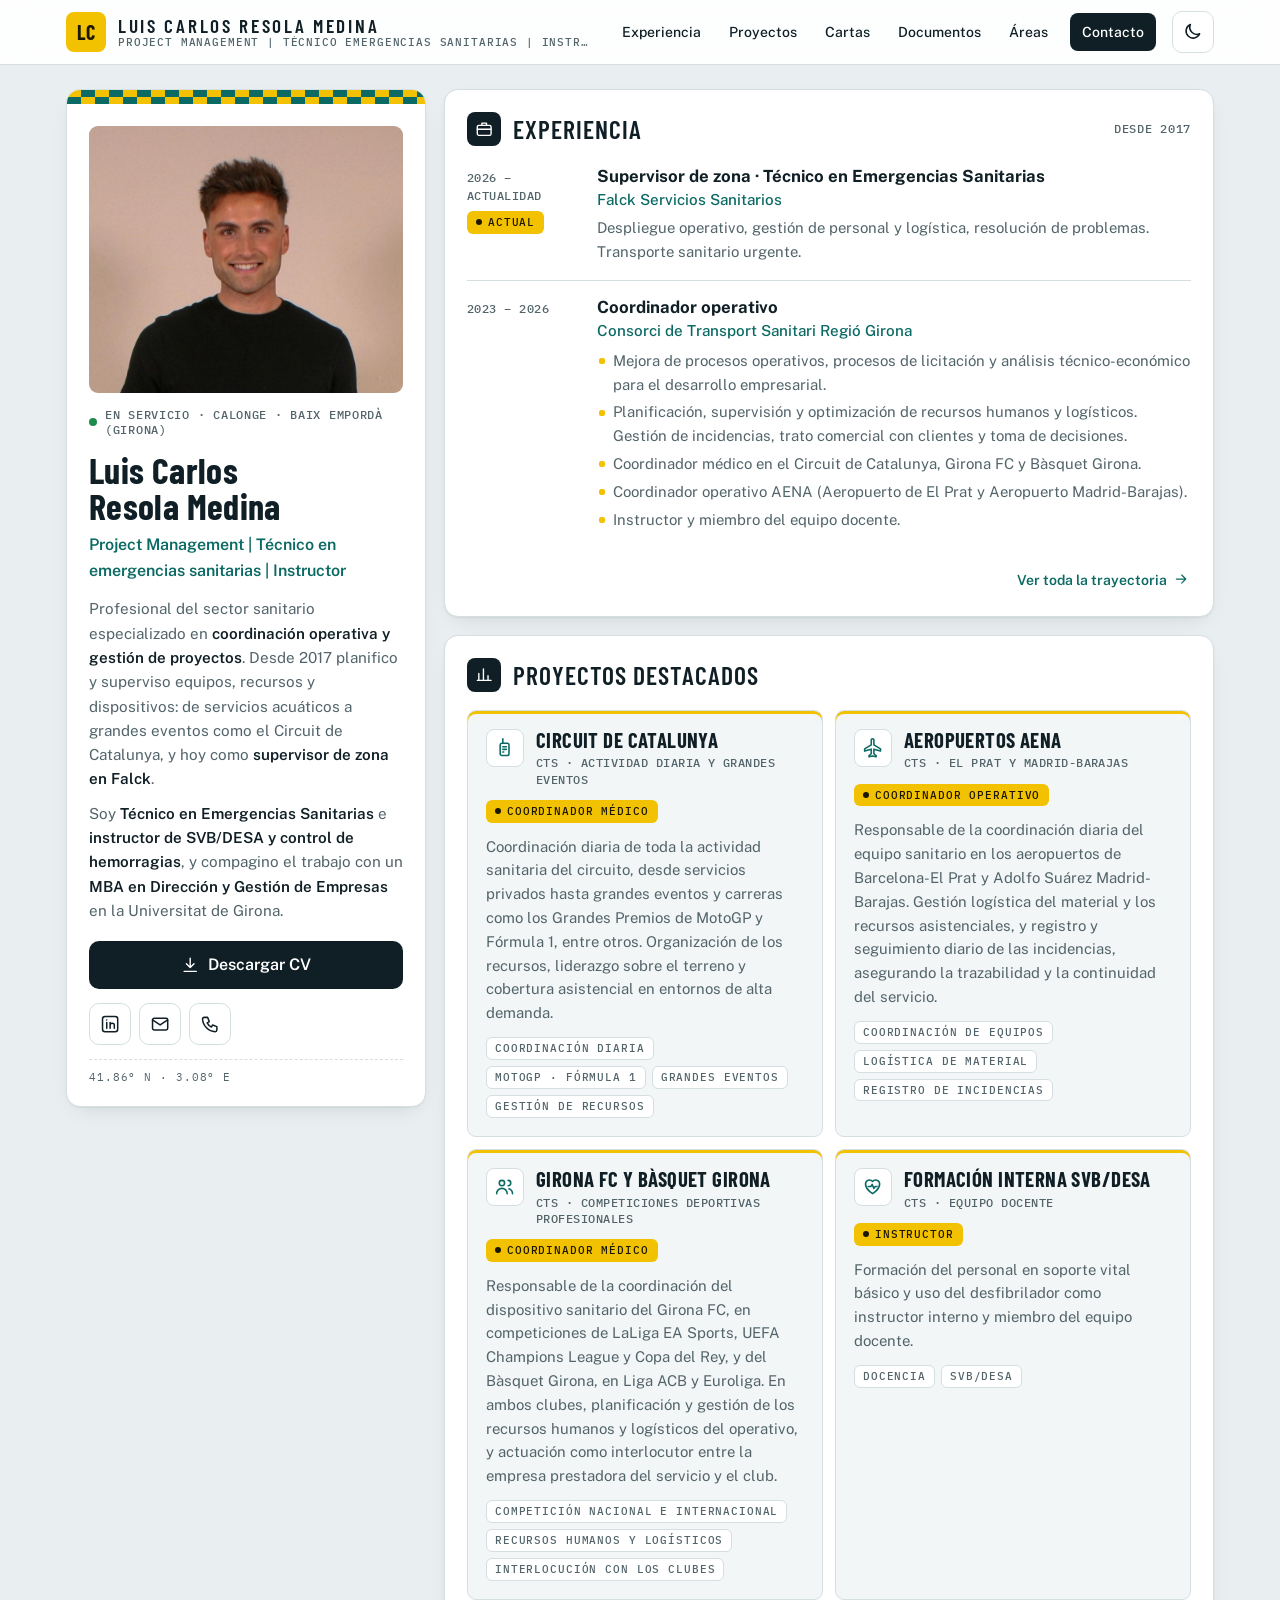
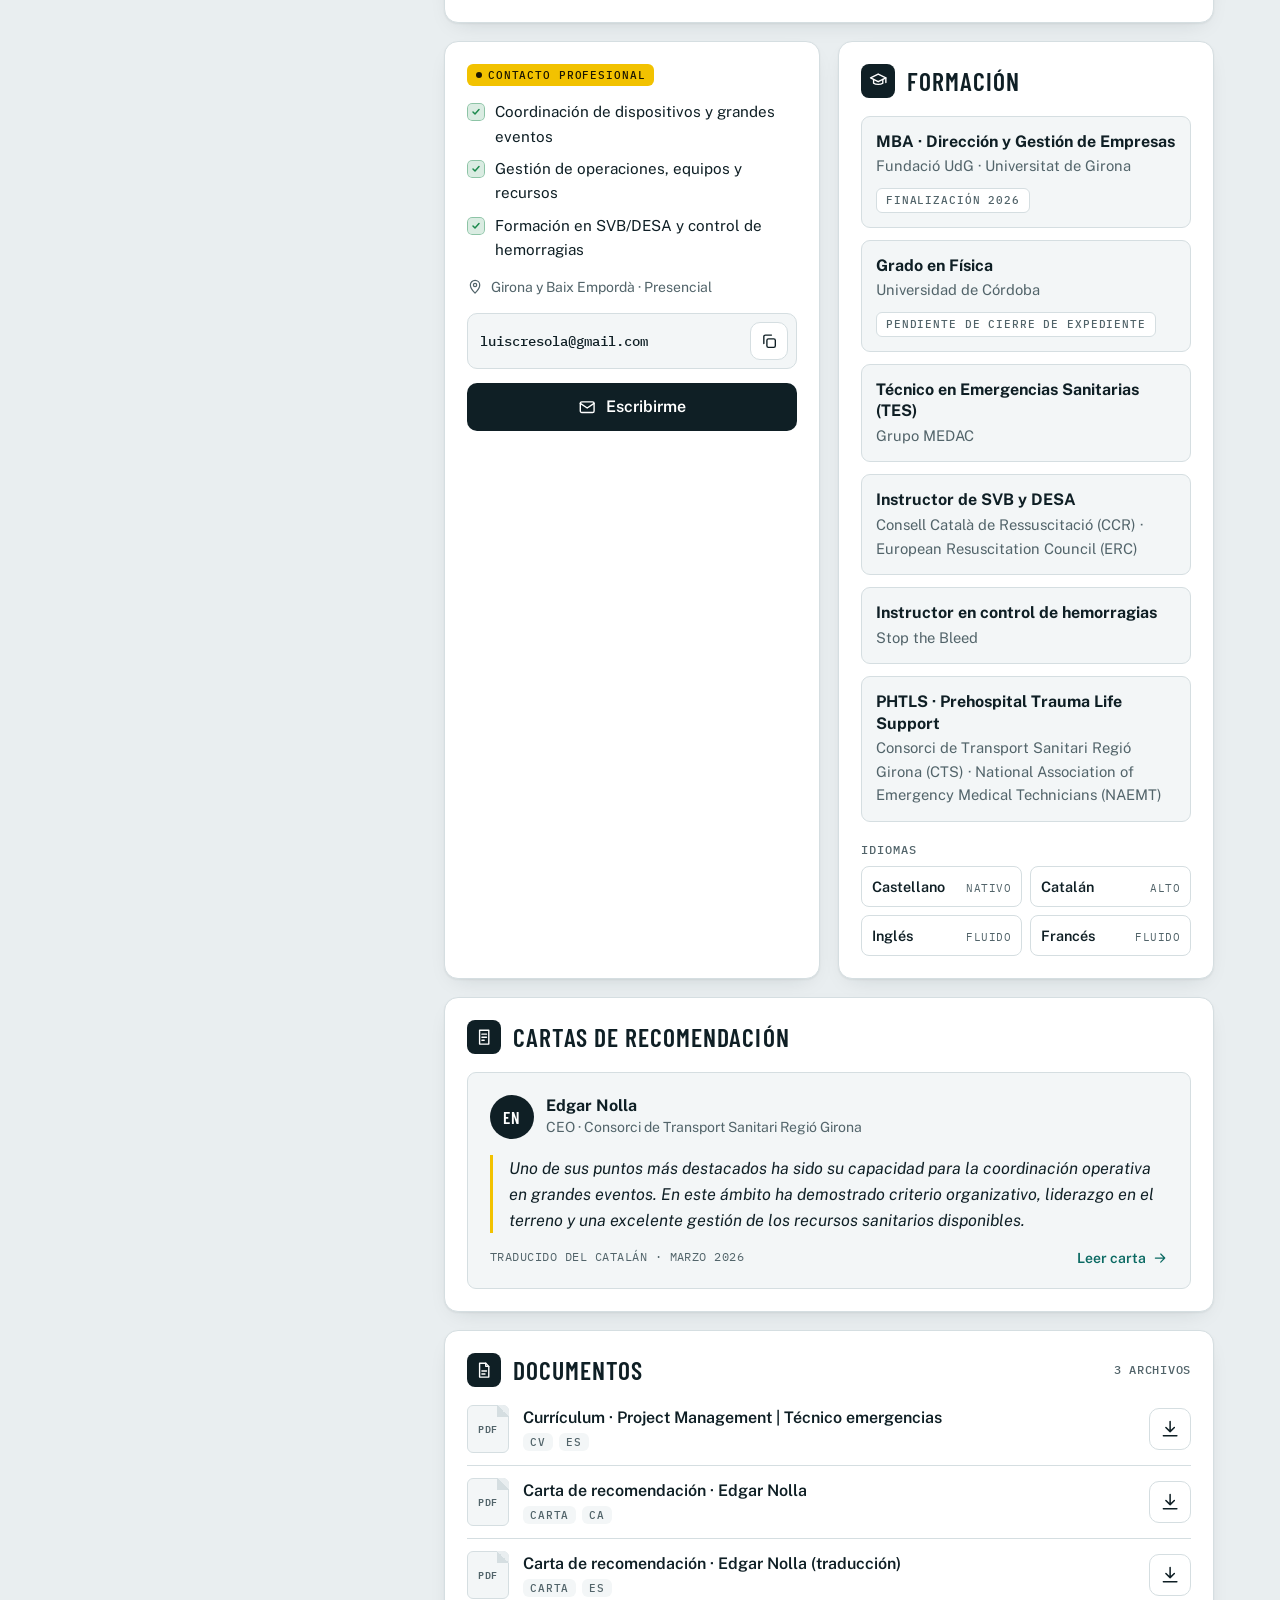
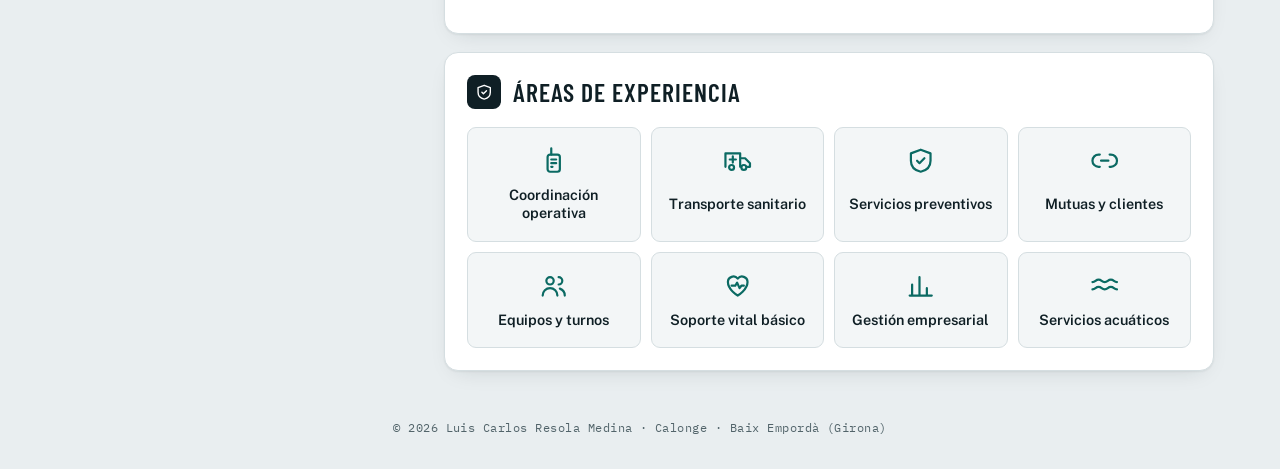
==== index.html @ 40b4f8dd "Primera versión del portafolio" ====
<!doctype html>
<html lang="es">
<head>
  <meta charset="utf-8">
  <meta name="viewport" content="width=device-width, initial-scale=1, viewport-fit=cover">
  <title>Luis Carlos Resola Medina · Portafolio</title>
  <meta name="description" content="Portafolio profesional de Luis Carlos Resola Medina: currículum, experiencia en transporte sanitario y cartas de recomendación.">

  <!-- Icono de la pestaña -->
  <link rel="icon" type="image/svg+xml" href="assets/favicon.svg">
  <link rel="apple-touch-icon" href="assets/foto.jpg">

  <!-- Vista previa al compartir el enlace (LinkedIn, WhatsApp...)
       PENDIENTE al publicar: cambia las dos líneas marcadas con ★ por la dirección
       completa de tu web, p. ej. https://luiscarlos.netlify.app/assets/foto.jpg
       (LinkedIn y WhatsApp solo muestran la foto si la dirección es completa). -->
  <meta property="og:type" content="profile">
  <meta property="og:locale" content="es_ES">
  <meta property="og:title" content="Luis Carlos Resola Medina · Portafolio">
  <meta property="og:description" content="Project Management | Técnico en emergencias sanitarias. Currículum, experiencia y cartas de recomendación.">
  <meta property="og:image" content="https://luiscresola.github.io/portafolio/assets/foto.jpg"> <!-- ★ -->
  <meta property="og:url" content="https://luiscresola.github.io/portafolio/"> <!-- ★ -->
  <link rel="canonical" href="https://luiscresola.github.io/portafolio/">
  <meta name="twitter:card" content="summary">

  <!-- Aplica el tema elegido (claro/oscuro) antes de pintar, para que no parpadee -->
  <script>try{var t=localStorage.getItem("tema");if(t==="dark"||t==="light")document.documentElement.setAttribute("data-theme",t)}catch(e){}</script>

  <link rel="preconnect" href="https://fonts.googleapis.com">
  <link rel="preconnect" href="https://fonts.gstatic.com" crossorigin>
  <link rel="stylesheet" href="https://fonts.googleapis.com/css2?family=Barlow+Condensed:wght@500;600;700&family=IBM+Plex+Mono:wght@400;500&family=Public+Sans:ital,wght@0,400;0,500;0,600;0,700;1,400&display=swap">
  <link rel="stylesheet" href="estilos.css">
</head>
<body>
  <!-- BUILD:BODY-START -->
  <svg width="0" height="0" style="position:absolute" aria-hidden="true">
    <defs>
      <symbol id="i-descargar" viewBox="0 0 24 24"><path d="M12 3v12m0 0-5-5m5 5 5-5M4 20h16"/></symbol>
      <symbol id="i-archivo" viewBox="0 0 24 24"><path d="M14 3H6v18h12V7z"/><path d="M14 3v4h4M9 13h6M9 17h4"/></symbol>
      <symbol id="i-flecha" viewBox="0 0 24 24"><path d="M5 12h14m-6-6 6 6-6 6"/></symbol>
      <symbol id="i-izq" viewBox="0 0 24 24"><path d="m15 6-6 6 6 6"/></symbol>
      <symbol id="i-der" viewBox="0 0 24 24"><path d="m9 6 6 6-6 6"/></symbol>
      <symbol id="i-mail" viewBox="0 0 24 24"><rect x="3" y="5" width="18" height="14" rx="2"/><path d="m3 7 9 6 9-6"/></symbol>
      <symbol id="i-telefono" viewBox="0 0 24 24"><path d="M5 4h4l2 5-2.5 1.5a11 11 0 0 0 5 5L15 13l5 2v4a2 2 0 0 1-2 2A16 16 0 0 1 3 6a2 2 0 0 1 2-2"/></symbol>
      <symbol id="i-linkedin" viewBox="0 0 24 24"><rect x="3" y="3" width="18" height="18" rx="3"/><path d="M8 10v7M8 7v.01M12 17v-7M12 13.5a2.5 2.5 0 0 1 5 0V17"/></symbol>
      <symbol id="i-copiar" viewBox="0 0 24 24"><rect x="9" y="9" width="11" height="11" rx="2"/><path d="M5 15V6a2 2 0 0 1 2-2h8"/></symbol>
      <symbol id="i-check" viewBox="0 0 24 24"><path d="m5 12 5 5 9-10"/></symbol>
      <symbol id="i-menu" viewBox="0 0 24 24"><path d="M4 7h16M4 12h16M4 17h16"/></symbol>
      <symbol id="i-cerrar" viewBox="0 0 24 24"><path d="M6 6l12 12M18 6 6 18"/></symbol>
      <symbol id="i-pin" viewBox="0 0 24 24"><path d="M12 21s-7-6.5-7-12a7 7 0 0 1 14 0c0 5.5-7 12-7 12z"/><circle cx="12" cy="9" r="2.5"/></symbol>
      <symbol id="i-radio" viewBox="0 0 24 24"><rect x="7" y="7" width="10" height="14" rx="2"/><path d="M10 7V2M10 11h4M10 14h4M10 17h1"/></symbol>
      <symbol id="i-ambulancia" viewBox="0 0 24 24"><path d="M2 17V6h12v11M14 10h4l4 4v3h-2"/><circle cx="7" cy="17.5" r="2"/><circle cx="17" cy="17.5" r="2"/><path d="M8 8.5v5M5.5 11h5"/></symbol>
      <symbol id="i-escudo" viewBox="0 0 24 24"><path d="M12 3 4 6v6c0 5 3.5 8 8 9 4.5-1 8-4 8-9V6z"/><path d="m9 12 2 2 4-4"/></symbol>
      <symbol id="i-enlace" viewBox="0 0 24 24"><path d="M9 12h6M8 7H7a5 5 0 0 0 0 10h1M16 7h1a5 5 0 0 1 0 10h-1"/></symbol>
      <symbol id="i-equipo" viewBox="0 0 24 24"><circle cx="9" cy="8" r="3"/><path d="M3 20a6 6 0 0 1 12 0M16 5a3 3 0 0 1 0 6M21 20a6 6 0 0 0-4-5.6"/></symbol>
      <symbol id="i-corazon" viewBox="0 0 24 24"><path d="M12 20s-8-4.6-8-11a4.5 4.5 0 0 1 8-2.8A4.5 4.5 0 0 1 20 9c0 6.4-8 11-8 11z"/><path d="M7 12h3l1.5-2.5 2 4.5 1.5-2h2"/></symbol>
      <symbol id="i-grafica" viewBox="0 0 24 24"><path d="M5 20V11M11 20V5M17 20v-6M3 20h18"/></symbol>
      <symbol id="i-olas" viewBox="0 0 24 24"><path d="M2 9c2.5 0 2.5-2 5-2s2.5 2 5 2 2.5-2 5-2 2.5 2 5 2M2 15c2.5 0 2.5-2 5-2s2.5 2 5 2 2.5-2 5-2 2.5 2 5 2"/></symbol>
      <symbol id="i-birrete" viewBox="0 0 24 24"><path d="m2 9 10-5 10 5-10 5z"/><path d="M6 11v5c3 2 9 2 12 0v-5M22 9v6"/></symbol>
      <symbol id="i-maletin" viewBox="0 0 24 24"><rect x="3" y="7" width="18" height="13" rx="2"/><path d="M9 7V4h6v3M3 12h18"/></symbol>
      <symbol id="i-carta" viewBox="0 0 24 24"><path d="M6 3h12v18H6z"/><path d="M9 8h6M9 12h6M9 16h3"/></symbol>
      <symbol id="i-avion" viewBox="0 0 24 24"><path d="M12 2c.8 0 1.5.7 1.5 1.5V9l7.5 4.5V16l-7.5-2.2V19l2.5 2v1.5L12 21.5l-4 1V21l2.5-2v-5.2L3 16v-2.5L10.5 9V3.5C10.5 2.7 11.2 2 12 2z"/></symbol>
      <symbol id="i-luna" viewBox="0 0 24 24"><path d="M20 14.5A8 8 0 0 1 9.5 4a8 8 0 1 0 10.5 10.5z"/></symbol>
      <symbol id="i-sol" viewBox="0 0 24 24"><circle cx="12" cy="12" r="4"/><path d="M12 2v2M12 20v2M4.9 4.9l1.4 1.4M17.7 17.7l1.4 1.4M2 12h2M20 12h2M4.9 19.1l1.4-1.4M17.7 6.3l1.4-1.4"/></symbol>
    </defs>
  </svg>

  <header class="cabecera">
    <div class="cabecera__in">
      <a class="marca" href="#inicio" aria-label="Ir al inicio">
        <span class="marca__mono" data-iniciales>LC</span>
        <span class="marca__txt">
          <span class="marca__nombre" data-nombre-completo>Luis Carlos</span>
          <span class="marca__sub" data-cabecera></span>
        </span>
      </a>
      <button class="tema-btn" id="tema-btn" type="button" aria-label="Activar modo oscuro" title="Cambiar tema">
        <svg class="i"><use href="#i-luna"/></svg>
      </button>
      <button class="menu-btn" id="menu-btn" aria-expanded="false" aria-controls="nav" aria-label="Abrir menú">
        <svg class="i"><use href="#i-menu"/></svg>
      </button>
      <nav class="nav" id="nav" aria-label="Secciones">
        <a href="#experiencia">Experiencia</a>
        <a href="#proyectos" data-nav-proyectos>Proyectos</a>
        <a href="#cartas">Cartas</a>
        <a href="#documentos">Documentos</a>
        <a href="#areas">Áreas</a>
        <a href="#contacto" class="nav__cta">Contacto</a>
      </nav>
    </div>
  </header>

  <main class="pagina" id="inicio">
    <!-- ===== Perfil ===== -->
    <aside class="perfil tarjeta" aria-label="Perfil">
      <div class="librea" aria-hidden="true"></div>
      <div class="perfil__cuerpo">
        <div class="perfil__foto">
          <img data-foto alt="Foto de Luis Carlos" width="600" height="600">
          <span class="perfil__ini" data-iniciales aria-hidden="true">LC</span>
        </div>
        <p class="estado"><span class="estado__led" aria-hidden="true"></span><span data-ubicacion></span></p>
        <h1 class="perfil__nombre" data-nombre-completo>Luis Carlos</h1>
        <p class="perfil__titular" data-titular></p>
        <div class="perfil__bio" data-bio></div>
        <div class="perfil__acciones">
          <a class="btn btn--primario" data-cv href="#" target="_blank" rel="noopener">
            <svg class="i"><use href="#i-descargar"/></svg> Descargar CV
          </a>
        </div>
        <div class="redes" data-redes></div>
        <p class="coords" data-coords></p>
      </div>
    </aside>

    <div class="contenido">
      <!-- ===== Experiencia ===== -->
      <section class="tarjeta seccion" id="experiencia" aria-labelledby="t-exp">
        <header class="seccion__cab">
          <span class="seccion__ico"><svg class="i"><use href="#i-maletin"/></svg></span>
          <h2 id="t-exp">Experiencia</h2>
          <span class="seccion__meta" data-anios></span>
        </header>
        <ol class="linea" data-experiencia></ol>
        <button class="enlace-mas" id="exp-mas" hidden aria-expanded="false">
          <span>Ver toda la trayectoria</span> <svg class="i"><use href="#i-flecha"/></svg>
        </button>
      </section>

      <!-- ===== Proyectos destacados ===== -->
      <section class="tarjeta seccion" id="proyectos" aria-labelledby="t-proy">
        <header class="seccion__cab">
          <span class="seccion__ico"><svg class="i"><use href="#i-grafica"/></svg></span>
          <h2 id="t-proy">Proyectos destacados</h2>
        </header>
        <ul class="proyectos" data-proyectos></ul>
      </section>

      <div class="fila">
        <!-- ===== Disponibilidad ===== -->
        <section class="tarjeta seccion dispo" id="contacto" aria-labelledby="t-disp">
          <p class="chip chip--senal" data-disp-estado></p>
          <h2 id="t-disp" class="dispo__tit" data-disp-titulo>Contacto</h2>
          <ul class="checks" data-disp-puntos></ul>
          <p class="dispo__zona"><svg class="i"><use href="#i-pin"/></svg><span data-disp-zona></span></p>
          <div class="email">
            <span class="email__txt" id="email-txt" data-email></span>
            <button class="btn btn--secundario btn--icono" id="copiar-email" type="button" aria-label="Copiar email" title="Copiar email">
              <svg class="i"><use href="#i-copiar"/></svg>
            </button>
          </div>
          <a class="btn btn--primario" data-mailto href="#">
            <svg class="i"><use href="#i-mail"/></svg> Escribirme
          </a>
        </section>

        <!-- ===== Formación ===== -->
        <section class="tarjeta seccion" id="formacion" aria-labelledby="t-form">
          <header class="seccion__cab">
            <span class="seccion__ico"><svg class="i"><use href="#i-birrete"/></svg></span>
            <h2 id="t-form">Formación</h2>
          </header>
          <ul class="formacion" data-formacion></ul>
          <div class="idiomas" data-idiomas-bloque>
            <p class="idiomas__tit">Idiomas</p>
            <ul class="idiomas__lista" data-idiomas></ul>
          </div>
        </section>
      </div>

      <!-- ===== Cartas ===== -->
      <section class="tarjeta seccion" id="cartas" aria-labelledby="t-cartas">
        <header class="seccion__cab">
          <span class="seccion__ico"><svg class="i"><use href="#i-carta"/></svg></span>
          <h2 id="t-cartas">Cartas de recomendación</h2>
          <div class="carrusel__ctrl" data-carrusel-ctrl>
            <button class="ctrl" id="carta-prev" type="button" aria-label="Carta anterior"><svg class="i"><use href="#i-izq"/></svg></button>
            <button class="ctrl" id="carta-next" type="button" aria-label="Carta siguiente"><svg class="i"><use href="#i-der"/></svg></button>
          </div>
        </header>
        <div class="carrusel" id="carrusel" tabindex="0" aria-label="Cartas de recomendación" data-cartas></div>
        <div class="puntos" id="puntos" aria-hidden="true"></div>
      </section>

      <!-- ===== Documentos ===== -->
      <section class="tarjeta seccion" id="documentos" aria-labelledby="t-docs">
        <header class="seccion__cab">
          <span class="seccion__ico"><svg class="i"><use href="#i-archivo"/></svg></span>
          <h2 id="t-docs">Documentos</h2>
          <span class="seccion__meta" data-docs-n></span>
        </header>
        <ul class="docs" data-documentos></ul>
      </section>

      <!-- ===== Áreas ===== -->
      <section class="tarjeta seccion" id="areas" aria-labelledby="t-areas">
        <header class="seccion__cab">
          <span class="seccion__ico"><svg class="i"><use href="#i-escudo"/></svg></span>
          <h2 id="t-areas">Áreas de experiencia</h2>
        </header>
        <ul class="areas" data-areas></ul>
      </section>
    </div>
  </main>

  <footer class="pie">
    <p>© <span data-anio></span> <span data-nombre-completo>Luis Carlos</span> · <span data-ubicacion-corta></span></p>
  </footer>
  <!-- BUILD:BODY-END -->

  <script src="contenido.js"></script>
  <script src="main.js"></script>
</body>
</html>
---- estilos.css ----
/* =====================================================================
   ESTILOS · Portafolio Luis Carlos
   Concepto: tarjetas tipo "consola de coordinación". Perfil fijo a la
   izquierda en escritorio; en móvil, todo en una columna.
   El único gesto llamativo es la franja de librea (cuadros amarillo /
   petróleo) en la cabecera del perfil, como en las ambulancias.
   ===================================================================== */

:root {
  /* Color · tema claro */
  --fondo: #e9eef0;          /* gris frío con un punto de petróleo */
  --superficie: #ffffff;
  --superficie-2: #f3f6f7;
  --tinta: #0f1f25;          /* petróleo casi negro */
  --tinta-suave: #52646a;
  --linea: #d5dee1;
  --petroleo: #0b6a63;       /* enlaces y detalles */
  --senal: #f2c200;          /* amarillo alta visibilidad (solo como fondo) */
  --senal-tinta: #1b1600;    /* texto sobre amarillo */
  --ok: #1d8a4e;
  --sombra: 0 1px 2px rgb(15 31 37 / .06), 0 8px 24px -12px rgb(15 31 37 / .18);

  /* Tipografía */
  --f-display: "Barlow Condensed", "Arial Narrow", "Roboto Condensed", sans-serif;
  --f-texto: "Public Sans", system-ui, -apple-system, "Segoe UI", Roboto, sans-serif;
  --f-mono: "IBM Plex Mono", ui-monospace, "SFMono-Regular", Menlo, Consolas, monospace;

  /* Escala */
  --t-xs: .75rem;
  --t-s: .875rem;
  --t-m: 1rem;
  --t-l: 1.375rem;
  --t-xl: 2.25rem;

  --r: 14px;
  --r-peq: 9px;
  --gap: 18px;
  --cab-alto: 64px;
}

@media (prefers-color-scheme: dark) {
  :root:not([data-theme="light"]) {
    --fondo: #0a1316;
    --superficie: #111d21;
    --superficie-2: #16252a;
    --tinta: #e6eef0;
    --tinta-suave: #93a5aa;
    --linea: #23363c;
    --petroleo: #4cc3b6;
    --senal: #f5c518;
    --senal-tinta: #1b1600;
    --ok: #4cc98a;
    --sombra: 0 1px 2px rgb(0 0 0 / .3), 0 10px 30px -14px rgb(0 0 0 / .6);
    color-scheme: dark;
  }
}
:root[data-theme="dark"] {
  --fondo: #0a1316;
  --superficie: #111d21;
  --superficie-2: #16252a;
  --tinta: #e6eef0;
  --tinta-suave: #93a5aa;
  --linea: #23363c;
  --petroleo: #4cc3b6;
  --senal: #f5c518;
  --senal-tinta: #1b1600;
  --ok: #4cc98a;
  --sombra: 0 1px 2px rgb(0 0 0 / .3), 0 10px 30px -14px rgb(0 0 0 / .6);
  color-scheme: dark;
}

/* ---------- Base ---------- */
*, *::before, *::after { box-sizing: border-box; }
html { scroll-behavior: smooth; scroll-padding-top: calc(var(--cab-alto) + 16px); }
body {
  margin: 0;
  background: var(--fondo);
  color: var(--tinta);
  font: 400 var(--t-m)/1.6 var(--f-texto);
  -webkit-font-smoothing: antialiased;
}
body::before {
  content: ""; position: fixed; inset: 0 0 auto;
  height: env(safe-area-inset-top, 0px); z-index: 30; background: var(--superficie);
}
img { max-width: 100%; display: block; }
a { color: var(--petroleo); }
h1, h2, h3 { margin: 0; text-wrap: balance; }
p { margin: 0; }
ul, ol { margin: 0; padding: 0; list-style: none; }
[hidden] { display: none !important; }
:focus-visible { outline: 2px solid var(--petroleo); outline-offset: 2px; border-radius: 6px; }

.i {
  width: 1.15em; height: 1.15em; flex: none;
  fill: none; stroke: currentColor; stroke-width: 1.8;
  stroke-linecap: round; stroke-linejoin: round;
}

/* ---------- Cabecera ---------- */
.cabecera {
  position: sticky; top: env(safe-area-inset-top, 0px); z-index: 20;
  background: color-mix(in srgb, var(--superficie) 92%, transparent);
  backdrop-filter: saturate(1.4) blur(10px);
  -webkit-backdrop-filter: saturate(1.4) blur(10px);
  border-bottom: 1px solid var(--linea);
}
.cabecera__in {
  max-width: 1180px; margin: 0 auto; min-height: var(--cab-alto);
  display: flex; align-items: center; gap: 16px;
  padding-left: max(16px, env(safe-area-inset-left, 0px));
  padding-right: max(16px, env(safe-area-inset-right, 0px));
  position: relative;
}
.marca { display: flex; align-items: center; gap: 12px; text-decoration: none; color: var(--tinta); min-width: 0; }
.marca__mono {
  display: grid; place-items: center; width: 40px; height: 40px; flex: none;
  background: var(--senal); color: var(--senal-tinta);
  font: 700 1.25rem/1 var(--f-display); letter-spacing: .02em; border-radius: 8px;
}
.marca__txt { display: grid; min-width: 0; }
.marca__nombre {
  font: 600 1.2rem/1.1 var(--f-display); text-transform: uppercase; letter-spacing: .14em;
  white-space: nowrap; overflow: hidden; text-overflow: ellipsis;
}
.marca__sub {
  font: 500 .66rem/1.3 var(--f-mono); color: var(--tinta-suave); text-transform: uppercase; letter-spacing: .08em;
  white-space: nowrap; overflow: hidden; text-overflow: ellipsis;
}

.nav { margin-left: auto; display: flex; align-items: center; gap: 4px; }
.nav a {
  color: var(--tinta); text-decoration: none; font-weight: 500; font-size: var(--t-s);
  padding: 8px 12px; border-radius: 8px;
}
.nav a:hover { background: var(--superficie-2); }
.nav .nav__cta { background: var(--tinta); color: var(--superficie); margin-left: 6px; }
.nav .nav__cta:hover { background: var(--tinta); opacity: .88; }

.menu-btn {
  display: none; margin-left: auto; width: 42px; height: 42px; border-radius: 10px;
  border: 1px solid var(--linea); background: var(--superficie); color: var(--tinta);
  place-items: center; cursor: pointer; font-size: 1.2rem;
}

/* Botón claro/oscuro: en escritorio va a la derecha del menú */
.nav { order: 2; }
.tema-btn {
  order: 3; display: grid; place-items: center; flex: none;
  width: 42px; height: 42px; border-radius: 10px;
  border: 1px solid var(--linea); background: var(--superficie); color: var(--tinta);
  cursor: pointer; font-size: 1.15rem; transition: border-color .15s, color .15s;
}
.tema-btn:hover { border-color: var(--petroleo); color: var(--petroleo); }

@media (max-width: 860px) {
  .menu-btn { display: grid; margin-left: 0; }
  .tema-btn { order: 0; margin-left: auto; }
  .nav {
    position: absolute; top: calc(100% + 8px);
    right: max(16px, env(safe-area-inset-right, 0px));
    flex-direction: column; align-items: stretch; gap: 2px; min-width: 210px;
    background: var(--superficie); border: 1px solid var(--linea); border-radius: var(--r);
    padding: 8px; box-shadow: var(--sombra);
    opacity: 0; transform: translateY(-6px); pointer-events: none; visibility: hidden;
    transition: opacity .18s, transform .18s, visibility .18s;
  }
  .nav.abierto { opacity: 1; transform: none; pointer-events: auto; visibility: visible; }
  .nav a { padding: 11px 12px; font-size: var(--t-m); }
  .nav .nav__cta { margin: 6px 0 0; text-align: center; }
}

/* ---------- Estructura ---------- */
.pagina {
  max-width: 1180px; margin: 0 auto;
  padding-block: 24px 40px;
  padding-left: max(16px, env(safe-area-inset-left, 0px));
  padding-right: max(16px, env(safe-area-inset-right, 0px));
  display: grid; grid-template-columns: minmax(300px, 360px) minmax(0, 1fr);
  gap: var(--gap); align-items: start;
}
.contenido { display: grid; gap: var(--gap); min-width: 0; }
.fila { display: grid; grid-template-columns: 1fr 1fr; gap: var(--gap); }
.fila > * { min-width: 0; }

@media (max-width: 960px) {
  .pagina { grid-template-columns: minmax(0, 1fr); padding-block: 16px 32px; }
}
@media (max-width: 680px) {
  .fila { grid-template-columns: minmax(0, 1fr); }
  :root { --gap: 14px; }
}

.tarjeta {
  background: var(--superficie); border: 1px solid var(--linea);
  border-radius: var(--r); box-shadow: var(--sombra);
}
.seccion { padding: 22px; display: grid; gap: 18px; align-content: start; }
@media (max-width: 480px) { .seccion { padding: 18px; } }

.seccion__cab { display: flex; align-items: center; gap: 12px; min-width: 0; }
.seccion__cab h2 {
  font: 600 1.6rem/1 var(--f-display); text-transform: uppercase; letter-spacing: .04em;
  min-width: 0;
}
@media (max-width: 480px) { .seccion__cab h2 { font-size: 1.4rem; } }
.seccion__ico {
  display: grid; place-items: center; width: 34px; height: 34px; flex: none;
  border-radius: 8px; background: var(--tinta); color: var(--superficie); font-size: 1rem;
}
.seccion__meta {
  margin-left: auto; font: 500 var(--t-xs)/1 var(--f-mono); color: var(--tinta-suave);
  text-transform: uppercase; letter-spacing: .06em; white-space: nowrap;
}

/* ---------- Perfil ---------- */
.perfil { position: sticky; top: calc(env(safe-area-inset-top, 0px) + var(--cab-alto) + 18px); overflow: hidden; }
@media (max-width: 960px) { .perfil { position: static; } }

.librea {
  height: 14px;
  background:
    repeating-linear-gradient(90deg, var(--senal) 0 14px, var(--petroleo) 14px 28px) 0 0 / 100% 7px no-repeat,
    repeating-linear-gradient(90deg, var(--petroleo) 0 14px, var(--senal) 14px 28px) 0 7px / 100% 7px no-repeat;
}
.perfil__cuerpo { padding: 22px; display: grid; gap: 14px; }
@media (max-width: 480px) { .perfil__cuerpo { padding: 18px; } }

.perfil__foto {
  position: relative; aspect-ratio: 4 / 3.4; max-width: 100%;
  border-radius: var(--r-peq); overflow: hidden;
  background:
    radial-gradient(120% 90% at 20% 10%, color-mix(in srgb, var(--petroleo) 30%, transparent), transparent 60%),
    var(--superficie-2);
}
.perfil__foto img { position: absolute; inset: 0; width: 100%; height: 100%; object-fit: cover; object-position: 50% 25%; }
.perfil__ini {
  position: absolute; inset: 0; display: grid; place-items: center;
  font: 700 5rem/1 var(--f-display); letter-spacing: .04em; color: var(--tinta-suave); opacity: .5;
}
.perfil__foto.con-foto .perfil__ini { display: none; }

.estado {
  display: flex; align-items: center; gap: 8px;
  font: 500 var(--t-xs)/1.3 var(--f-mono); text-transform: uppercase; letter-spacing: .06em; color: var(--tinta-suave);
}
.estado__led {
  width: 8px; height: 8px; border-radius: 50%; background: var(--ok); flex: none;
  box-shadow: 0 0 0 0 color-mix(in srgb, var(--ok) 50%, transparent);
  animation: latido 2.4s ease-out infinite;
}
@keyframes latido {
  0% { box-shadow: 0 0 0 0 color-mix(in srgb, var(--ok) 55%, transparent); }
  70%, 100% { box-shadow: 0 0 0 8px transparent; }
}

.perfil__nombre { font: 700 var(--t-xl)/1 var(--f-display); letter-spacing: .01em; }
.perfil__titular { font-weight: 600; color: var(--petroleo); margin-top: -6px; }
.perfil__bio { display: grid; gap: 10px; color: var(--tinta-suave); font-size: .95rem; }
.perfil__bio strong { color: var(--tinta); font-weight: 600; }
.perfil__acciones { display: grid; gap: 10px; margin-top: 4px; }

.redes { display: flex; gap: 8px; flex-wrap: wrap; }
.redes a {
  display: grid; place-items: center; width: 42px; height: 42px; border-radius: 10px;
  border: 1px solid var(--linea); color: var(--tinta); background: var(--superficie);
  font-size: 1.1rem; transition: border-color .15s, color .15s;
}
.redes a:hover { border-color: var(--petroleo); color: var(--petroleo); }
.coords {
  font: 400 .7rem/1 var(--f-mono); color: var(--tinta-suave); letter-spacing: .08em;
  padding-top: 12px; border-top: 1px dashed var(--linea);
}

/* ---------- Botones ---------- */
.btn {
  display: inline-flex; align-items: center; justify-content: center; gap: 9px;
  min-height: 48px; padding: 0 18px; border-radius: 10px;
  font: 600 var(--t-m)/1 var(--f-texto); text-decoration: none; cursor: pointer;
  border: 1px solid transparent; transition: transform .12s, background .15s, opacity .15s;
}
.btn:active { transform: translateY(1px); }
.btn--primario { background: var(--tinta); color: var(--superficie); }
.btn--primario:hover { opacity: .9; }
.btn--secundario { background: var(--superficie); color: var(--tinta); border-color: var(--linea); }
.btn--secundario:hover { background: var(--superficie-2); }
.btn--peq { min-height: 38px; padding: 0 12px; font-size: var(--t-s); }
.btn--icono { min-height: 38px; width: 38px; padding: 0; flex: none; }

/* ---------- Proyectos destacados ---------- */
.proyectos { display: grid; grid-template-columns: repeat(2, minmax(0, 1fr)); gap: 12px; }
@media (max-width: 680px) { .proyectos { grid-template-columns: minmax(0, 1fr); } }
.proyecto {
  display: grid; gap: 12px; align-content: start; min-width: 0;
  padding: 18px; border-radius: var(--r-peq);
  background: var(--superficie-2); border: 1px solid var(--linea);
  box-shadow: inset 0 3px 0 var(--senal);
}
.proyecto__cab { display: flex; align-items: flex-start; gap: 12px; min-width: 0; }
.proyecto__ico {
  display: grid; place-items: center; width: 38px; height: 38px; flex: none;
  border-radius: 8px; background: var(--superficie); border: 1px solid var(--linea);
  color: var(--petroleo); font-size: 1.15rem;
}
.proyecto__tit { font: 700 1.3rem/1.1 var(--f-display); letter-spacing: .02em; text-transform: uppercase; }
.proyecto__ctx {
  margin-top: 4px; font: 500 var(--t-xs)/1.35 var(--f-mono); color: var(--tinta-suave);
  text-transform: uppercase; letter-spacing: .04em;
}
.proyecto__desc { color: var(--tinta-suave); font-size: .93rem; }
.proyecto__tags { display: flex; flex-wrap: wrap; gap: 6px; }
.proyecto__tags .chip { background: var(--superficie); border: 1px solid var(--linea); padding: 5px 8px; }
.proyecto__cifra {
  display: flex; align-items: baseline; gap: 8px; flex-wrap: wrap;
  padding-top: 12px; border-top: 1px dashed var(--linea);
  font-size: var(--t-s); color: var(--tinta-suave);
}
.proyecto__num { font: 700 1.9rem/1 var(--f-display); color: var(--tinta); }

/* ---------- Experiencia ---------- */
.linea { display: grid; gap: 0; position: relative; }
.linea li {
  position: relative; display: grid; grid-template-columns: 112px minmax(0, 1fr); gap: 4px 18px;
  padding: 16px 0; border-top: 1px solid var(--linea);
}
.linea li:first-child { border-top: 0; padding-top: 2px; }
.linea__periodo {
  font: 500 var(--t-xs)/1.5 var(--f-mono); color: var(--tinta-suave);
  text-transform: uppercase; letter-spacing: .04em; padding-top: 3px;
  font-variant-numeric: tabular-nums;
}
.linea__actual { display: inline-block; margin-top: 6px; }
.linea__puesto { font-weight: 700; font-size: 1.05rem; line-height: 1.3; }
.linea__empresa { color: var(--petroleo); font-weight: 500; font-size: .95rem; }
.linea__desc { color: var(--tinta-suave); font-size: .93rem; margin-top: 4px; }
.linea__lista { display: grid; gap: 4px; margin-top: 6px; }
.linea .linea__lista li {
  display: block; position: relative; padding: 0 0 0 16px; border: 0;
}
.linea__lista li::before {
  content: ""; position: absolute; left: 2px; top: .62em;
  width: 6px; height: 6px; border-radius: 2px; background: var(--senal);
}
.linea li.entra { animation: entra .3s ease both; }
@keyframes entra { from { opacity: .2; transform: translateY(-4px); } to { opacity: 1; transform: none; } }

@media (max-width: 520px) {
  .linea li { grid-template-columns: minmax(0, 1fr); }
}

.enlace-mas {
  justify-self: end; display: inline-flex; align-items: center; gap: 6px;
  background: none; border: 0; padding: 6px 2px; cursor: pointer;
  color: var(--petroleo); font: 600 var(--t-s)/1 var(--f-texto);
}
.enlace-mas[aria-expanded="true"] .i { transform: rotate(-90deg); }
.enlace-mas .i { transition: transform .2s; }

/* ---------- Chips ---------- */
.chip {
  justify-self: start; display: inline-flex; align-items: center; gap: 6px;
  font: 500 .68rem/1 var(--f-mono); text-transform: uppercase; letter-spacing: .08em;
  padding: 6px 9px; border-radius: 6px; background: var(--superficie-2); color: var(--tinta-suave);
}
.chip--senal { background: var(--senal); color: var(--senal-tinta); }
.chip--senal::before { content: ""; width: 6px; height: 6px; border-radius: 50%; background: currentColor; }

/* ---------- Disponibilidad ---------- */
.dispo { gap: 14px; }
.dispo__tit { font: 700 1.9rem/1.05 var(--f-display); }
.checks { display: grid; gap: 8px; }
.checks li { display: flex; gap: 10px; align-items: flex-start; font-size: .95rem; }
.checks li::before {
  content: ""; flex: none; width: 18px; height: 18px; margin-top: 3px; border-radius: 5px;
  background: color-mix(in srgb, var(--ok) 16%, transparent);
  -webkit-mask: none;
  box-shadow: inset 0 0 0 1px color-mix(in srgb, var(--ok) 40%, transparent);
  background-image: url("data:image/svg+xml,%3Csvg xmlns='http://www.w3.org/2000/svg' viewBox='0 0 24 24' fill='none' stroke='%231d8a4e' stroke-width='3' stroke-linecap='round' stroke-linejoin='round'%3E%3Cpath d='m6 12 4 4 8-9'/%3E%3C/svg%3E");
  background-size: 12px; background-position: center; background-repeat: no-repeat;
}
.dispo__zona { display: flex; align-items: center; gap: 8px; color: var(--tinta-suave); font-size: var(--t-s); }
.email {
  display: flex; align-items: center; gap: 8px;
  padding: 8px 8px 8px 12px; border-radius: 10px; background: var(--superficie-2); border: 1px solid var(--linea);
}
.email__txt {
  flex: 1 1 0; min-width: 0; font: 500 var(--t-s)/1.3 var(--f-mono);
  word-break: break-all; user-select: all;
}
.btn.copiado { color: var(--ok); border-color: var(--ok); }

/* ---------- Formación ---------- */
.formacion { display: grid; gap: 12px; }
.formacion li {
  display: grid; gap: 2px; padding: 14px; border-radius: var(--r-peq);
  background: var(--superficie-2); border: 1px solid var(--linea);
}
.formacion__tit { font-weight: 700; line-height: 1.35; }
.formacion__centro { color: var(--tinta-suave); font-size: .92rem; }
.formacion .chip { margin-top: 8px; background: var(--superficie); border: 1px solid var(--linea); }

.idiomas { display: grid; gap: 10px; padding-top: 4px; }
.idiomas__tit {
  font: 500 var(--t-xs)/1 var(--f-mono); text-transform: uppercase; letter-spacing: .08em; color: var(--tinta-suave);
}
.idiomas__lista { display: grid; grid-template-columns: repeat(2, minmax(0, 1fr)); gap: 8px; }
.idiomas__lista li {
  display: flex; justify-content: space-between; align-items: baseline; gap: 8px;
  padding: 8px 10px; border-radius: 8px; border: 1px solid var(--linea); font-size: .9rem;
}
.idiomas__nombre { font-weight: 600; }
.idiomas__nivel { font: 400 .7rem/1 var(--f-mono); color: var(--tinta-suave); text-transform: uppercase; letter-spacing: .04em; }

/* ---------- Cartas (carrusel) ---------- */
.carrusel__ctrl { margin-left: auto; display: flex; gap: 6px; }
.ctrl {
  display: grid; place-items: center; width: 38px; height: 38px; border-radius: 50%;
  border: 1px solid var(--linea); background: var(--superficie); color: var(--tinta);
  cursor: pointer; font-size: 1.05rem;
}
.ctrl:hover:not(:disabled) { border-color: var(--petroleo); color: var(--petroleo); }
.ctrl:disabled { opacity: .35; cursor: default; }

.carrusel {
  display: grid; grid-auto-flow: column; grid-auto-columns: 100%; gap: 16px;
  overflow-x: auto; scroll-snap-type: x mandatory; scroll-behavior: smooth;
  scrollbar-width: none; overscroll-behavior-x: contain;
}
.carrusel::-webkit-scrollbar { display: none; }
.carta {
  scroll-snap-align: start; min-width: 0;
  display: grid; gap: 16px; align-content: start;
  padding: 22px; border-radius: var(--r-peq);
  background: var(--superficie-2); border: 1px solid var(--linea);
}
@media (min-width: 1100px) {
  .carrusel { grid-auto-columns: calc(50% - 8px); }
}
/* Si solo hay una carta, ocupa todo el ancho */
.carrusel.carrusel--uno { grid-auto-columns: 100%; }
.carta__quien { display: flex; align-items: center; gap: 12px; min-width: 0; }
.carta__avatar {
  display: grid; place-items: center; width: 44px; height: 44px; border-radius: 50%; flex: none;
  background: var(--tinta); color: var(--superficie); font: 600 1.05rem/1 var(--f-display); letter-spacing: .04em;
}
.carta__nombre { font-weight: 700; line-height: 1.25; }
.carta__cargo { font-size: var(--t-s); color: var(--tinta-suave); }
.carta__texto {
  position: relative; margin: 0; font-size: 1.02rem; line-height: 1.6; padding-left: 16px;
  border-left: 3px solid var(--senal); font-style: italic;
}
.carta__texto--vacio { font-style: normal; color: var(--tinta-suave); border-left-color: var(--linea); font-size: .95rem; }
.carta__pie {
  display: flex; align-items: center; justify-content: space-between; gap: 10px; flex-wrap: wrap;
  font: 400 var(--t-xs)/1.4 var(--f-mono); color: var(--tinta-suave); text-transform: uppercase; letter-spacing: .04em;
}
.carta__leer { font: 600 var(--t-s)/1 var(--f-texto); text-transform: none; letter-spacing: 0; display: inline-flex; align-items: center; gap: 6px; text-decoration: none; }
.chip--ejemplo { border: 1px dashed var(--tinta-suave); background: transparent; }

.puntos { display: flex; justify-content: center; gap: 6px; }
.puntos span { width: 7px; height: 7px; border-radius: 50%; background: var(--linea); transition: background .2s, width .2s; }
.puntos span.on { background: var(--tinta); width: 20px; border-radius: 4px; }

/* ---------- Documentos ---------- */
.docs { display: grid; gap: 0; }
.docs li {
  display: grid; grid-template-columns: auto minmax(0, 1fr) auto; align-items: center; gap: 14px;
  padding: 12px 0; border-top: 1px solid var(--linea);
}
.docs li:first-child { border-top: 0; padding-top: 0; }
.docs__ico {
  display: grid; place-items: center; width: 42px; height: 48px; border-radius: 6px;
  background: var(--superficie-2); border: 1px solid var(--linea); color: var(--tinta-suave);
  font: 600 .6rem/1 var(--f-mono); letter-spacing: .04em; position: relative;
}
.docs__ico::after {
  content: ""; position: absolute; top: -1px; right: -1px; width: 12px; height: 12px;
  background: linear-gradient(225deg, var(--fondo) 50%, var(--linea) 50%); border-top-right-radius: 6px;
}
.docs__tit { font-weight: 600; line-height: 1.35; }
.docs__meta { display: flex; gap: 6px; flex-wrap: wrap; margin-top: 4px; }
.docs__meta .chip { padding: 4px 7px; }
.docs__btn {
  display: grid; place-items: center; width: 42px; height: 42px; border-radius: 10px;
  border: 1px solid var(--linea); color: var(--tinta); font-size: 1.1rem; text-decoration: none;
}
.docs__btn:hover { background: var(--tinta); color: var(--superficie); border-color: var(--tinta); }

/* ---------- Áreas ---------- */
.areas { display: grid; grid-template-columns: repeat(4, minmax(0, 1fr)); gap: 10px; }
.areas li {
  display: grid; justify-items: center; gap: 10px; text-align: center;
  padding: 18px 10px; border-radius: var(--r-peq);
  background: var(--superficie-2); border: 1px solid var(--linea);
  font-weight: 600; font-size: .9rem; line-height: 1.3;
}
.areas .i { font-size: 1.6rem; color: var(--petroleo); }
@media (max-width: 760px) { .areas { grid-template-columns: repeat(2, minmax(0, 1fr)); } }

/* ---------- Pie ---------- */
.pie {
  text-align: center; padding-block: 8px 32px; color: var(--tinta-suave);
  font: 400 var(--t-xs)/1.5 var(--f-mono); letter-spacing: .04em;
  padding-left: max(16px, env(safe-area-inset-left, 0px));
  padding-right: max(16px, env(safe-area-inset-right, 0px));
}

/* ---------- Movimiento reducido ---------- */
@media (prefers-reduced-motion: reduce) {
  *, *::before, *::after { animation: none !important; transition: none !important; scroll-behavior: auto !important; }
}
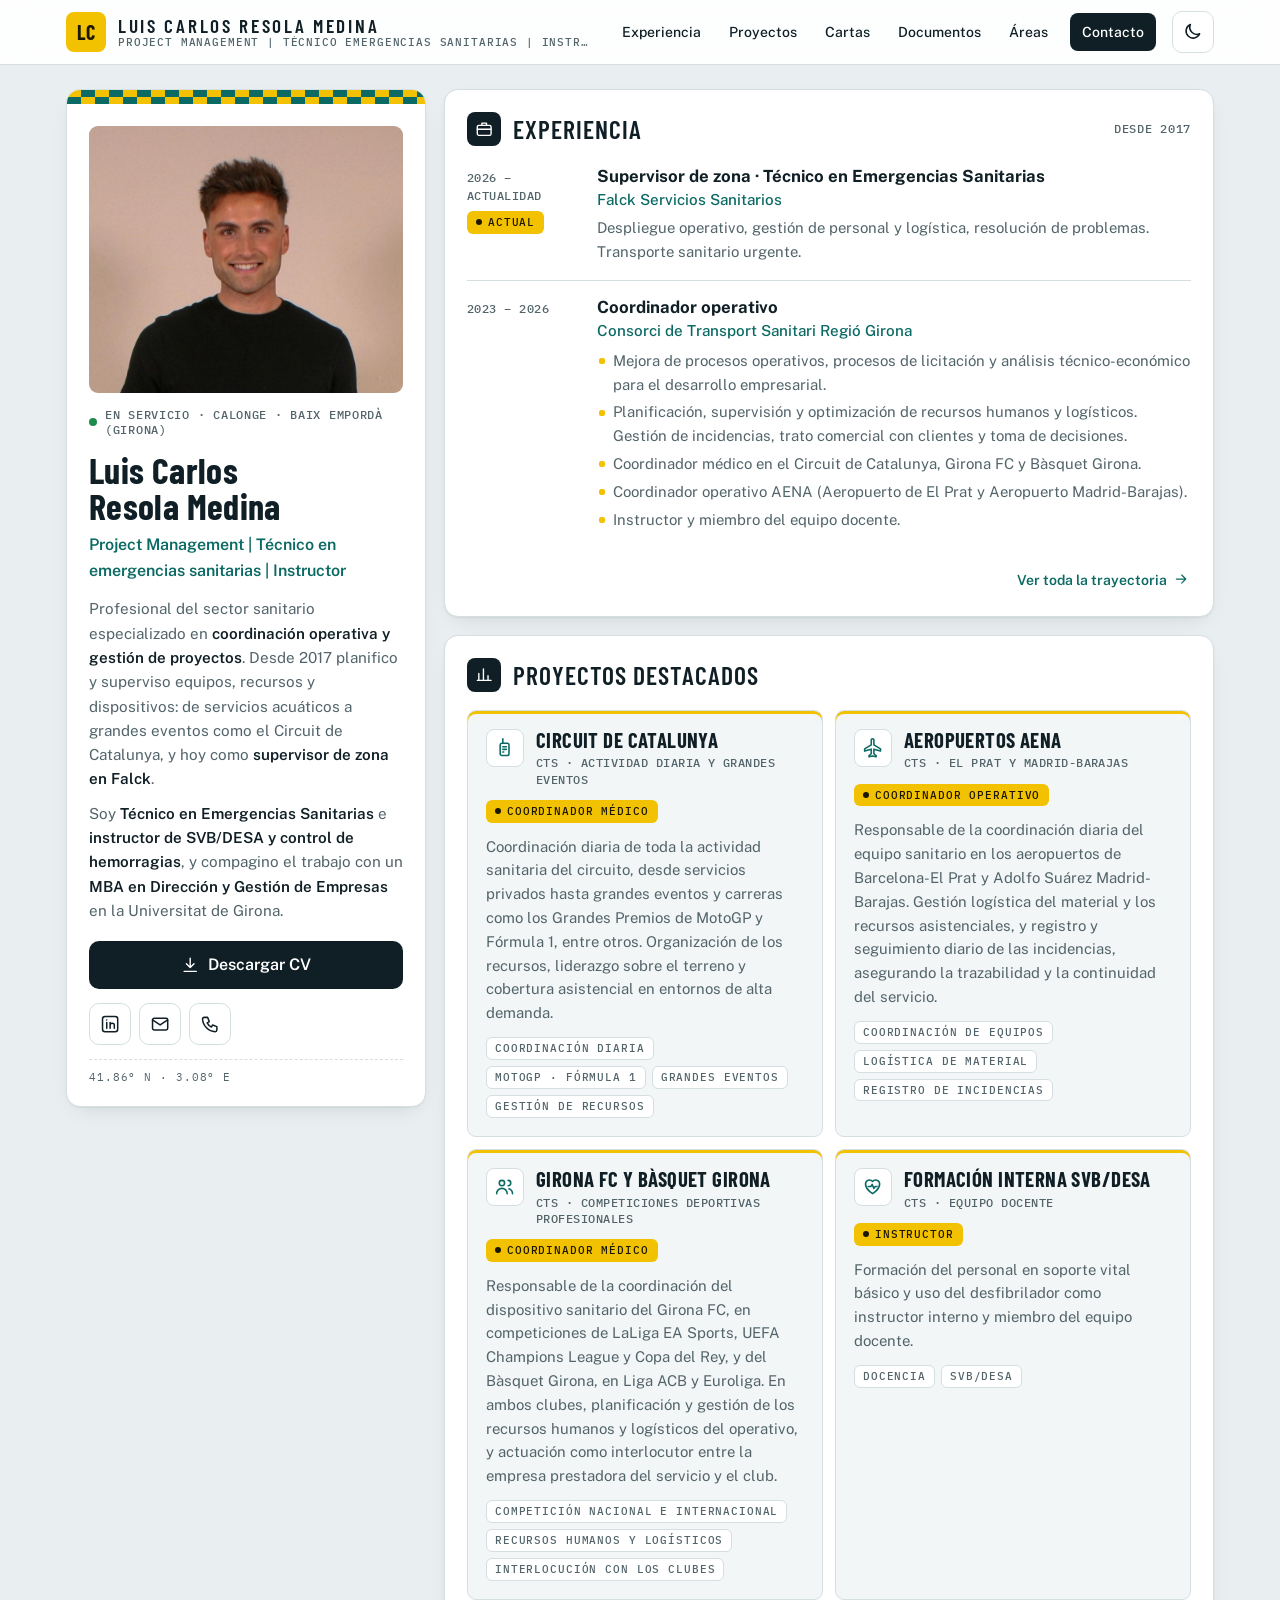
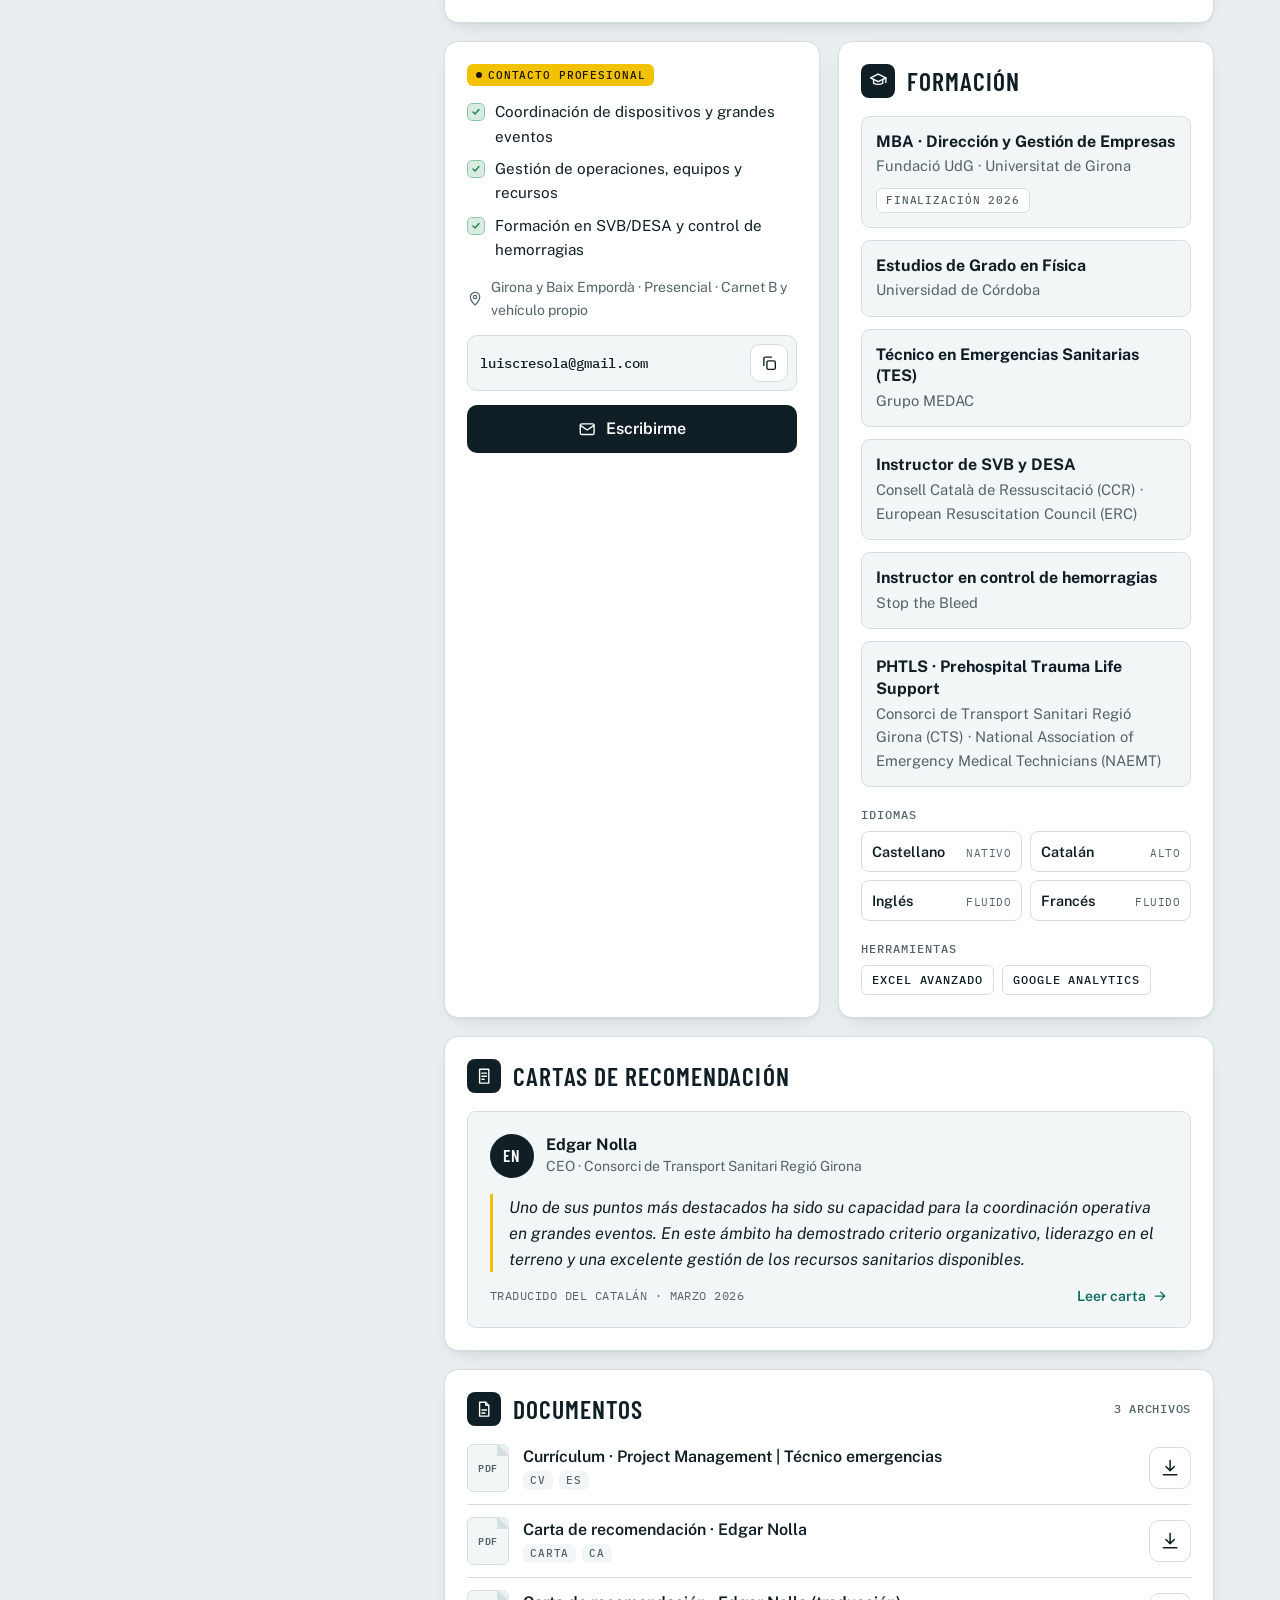
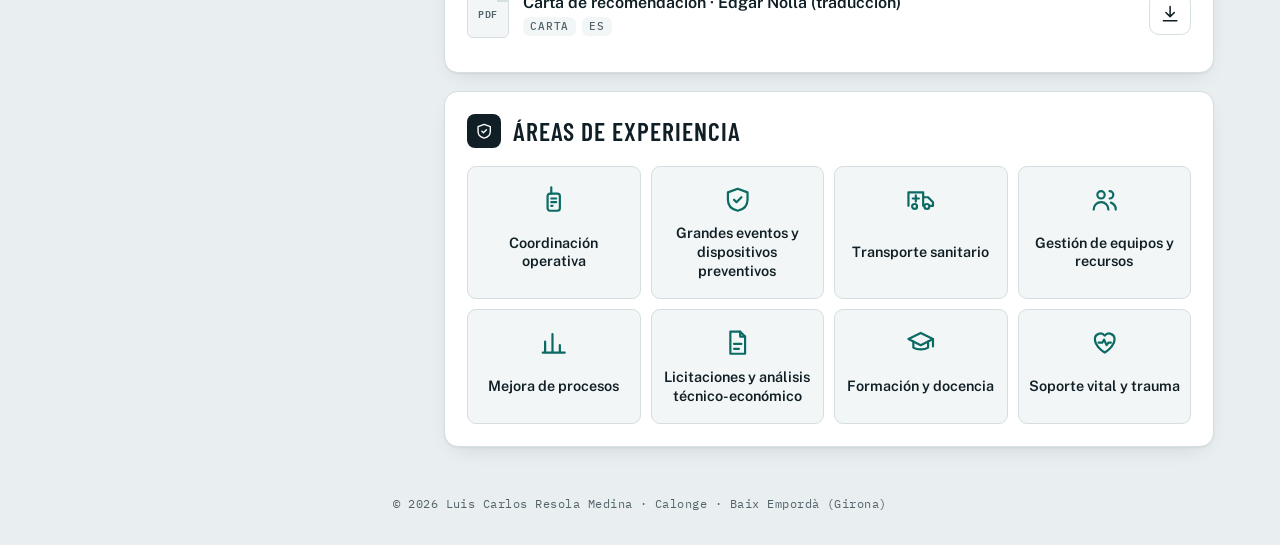
==== commit e562d913: "Áreas actualizadas, herramientas, carnet y estudios de Física" ====
--- a/index.html
+++ b/index.html
@@ -166,6 +166,10 @@
             <p class="idiomas__tit">Idiomas</p>
             <ul class="idiomas__lista" data-idiomas></ul>
           </div>
+          <div class="idiomas" data-herramientas-bloque>
+            <p class="idiomas__tit">Herramientas</p>
+            <ul class="herramientas" data-herramientas></ul>
+          </div>
         </section>
       </div>
 
--- a/estilos.css
+++ b/estilos.css
@@ -408,6 +408,11 @@
   display: flex; justify-content: space-between; align-items: baseline; gap: 8px;
   padding: 8px 10px; border-radius: 8px; border: 1px solid var(--linea); font-size: .9rem;
 }
+.herramientas { display: flex; flex-wrap: wrap; gap: 8px; }
+.herramientas .chip {
+  background: var(--superficie); border: 1px solid var(--linea); color: var(--tinta);
+  padding: 8px 10px; font-size: .72rem;
+}
 .idiomas__nombre { font-weight: 600; }
 .idiomas__nivel { font: 400 .7rem/1 var(--f-mono); color: var(--tinta-suave); text-transform: uppercase; letter-spacing: .04em; }
 
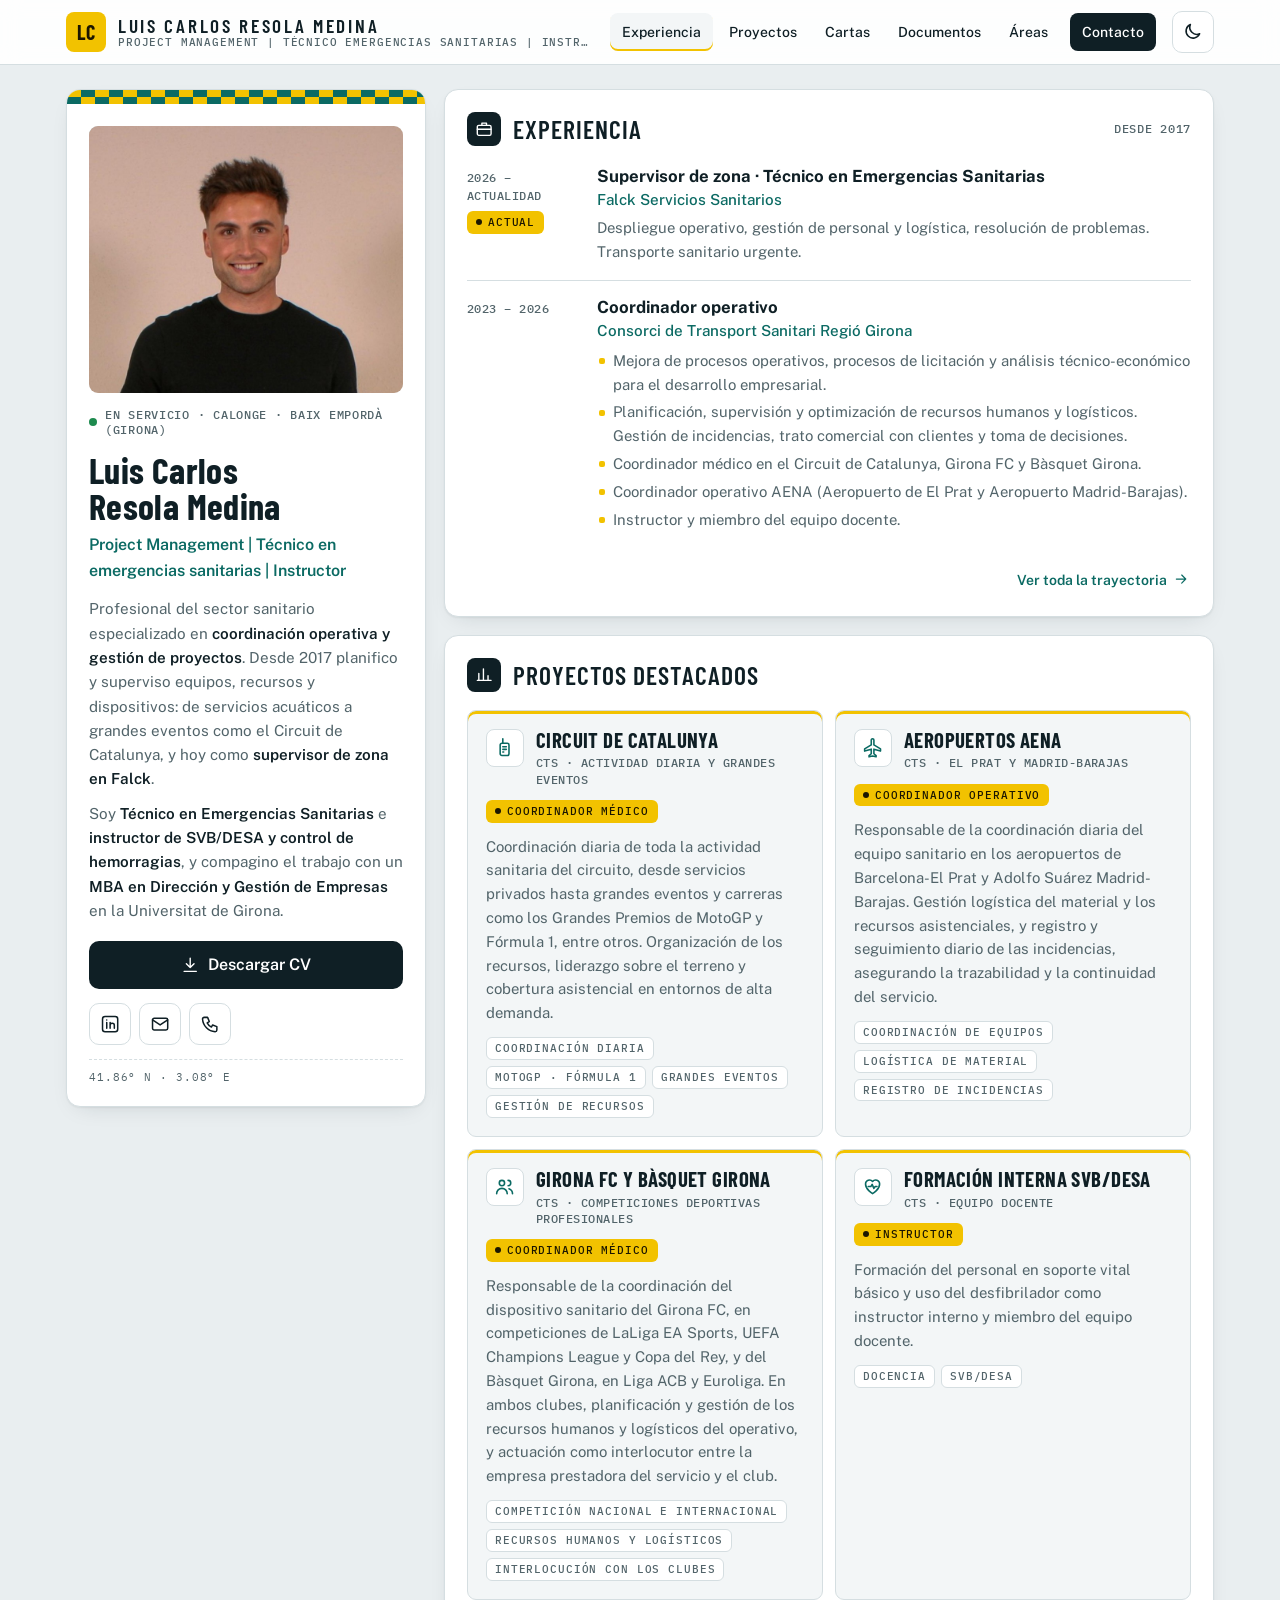
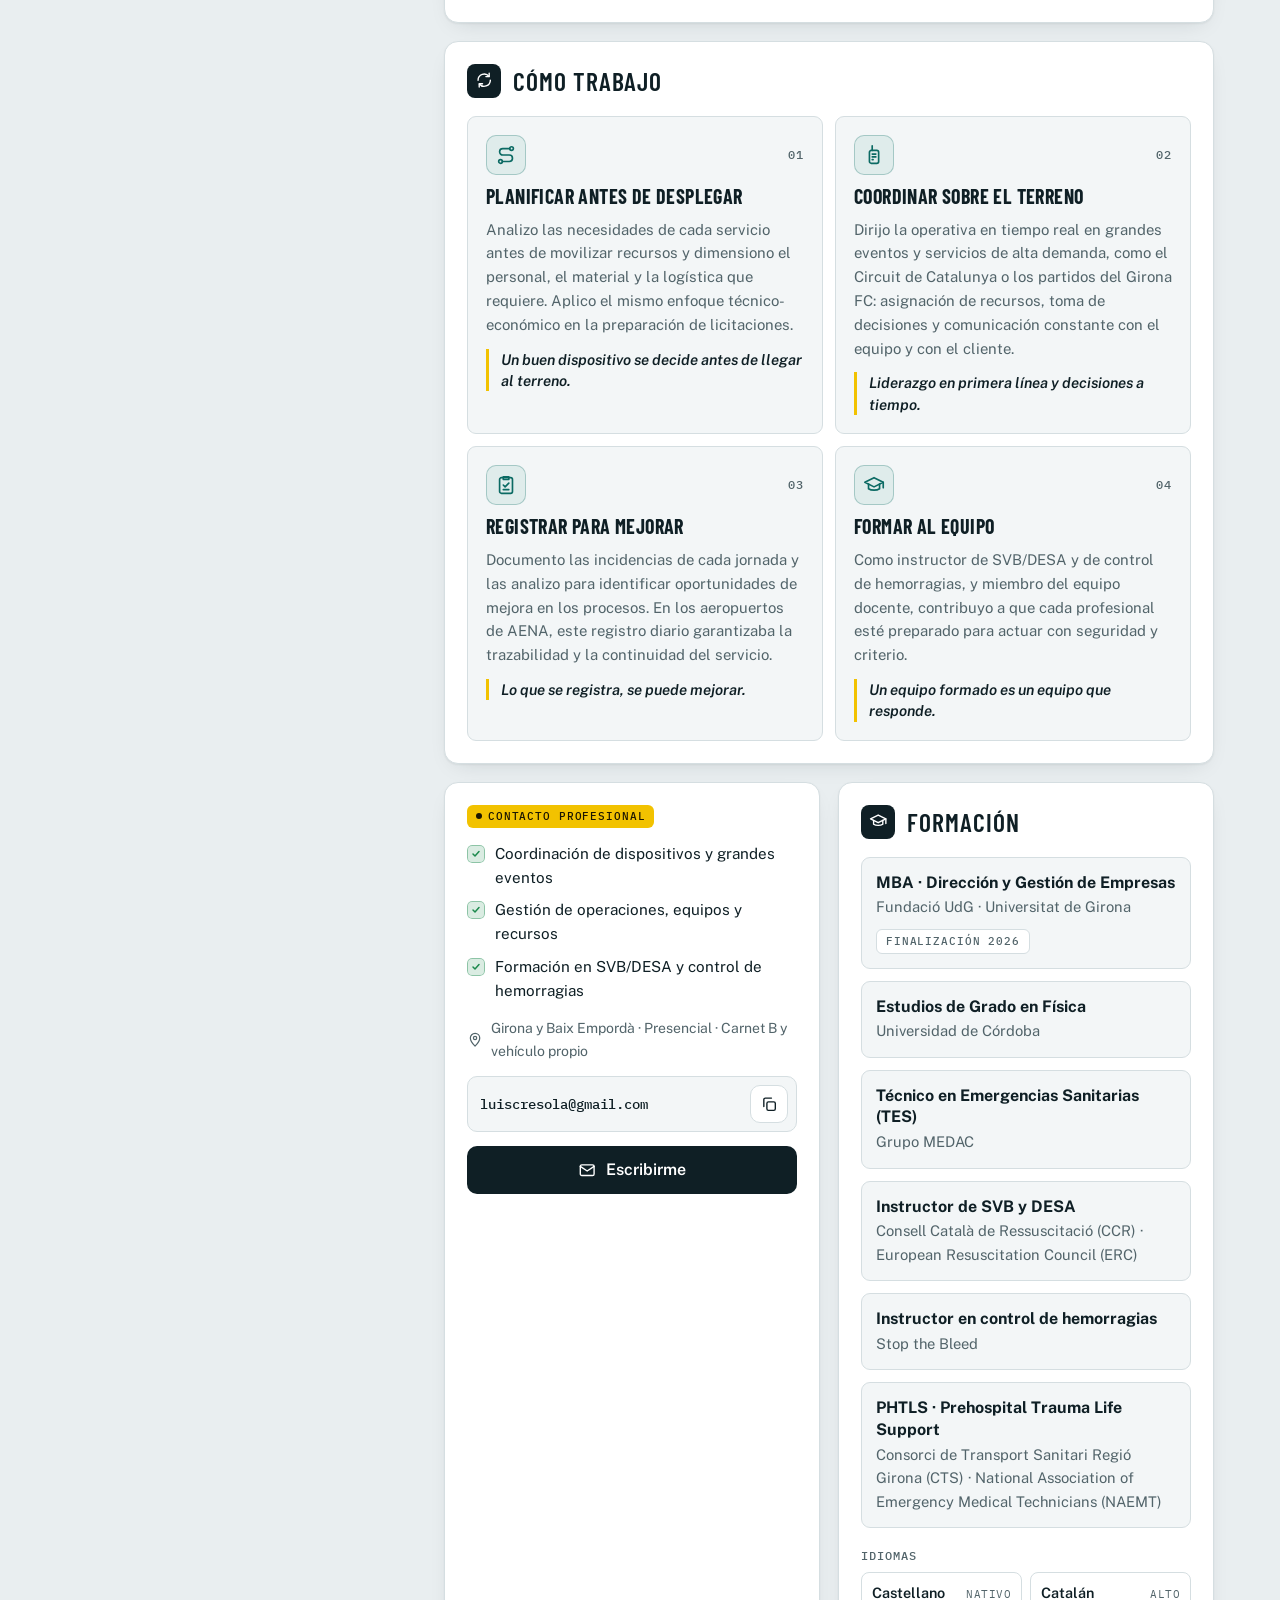
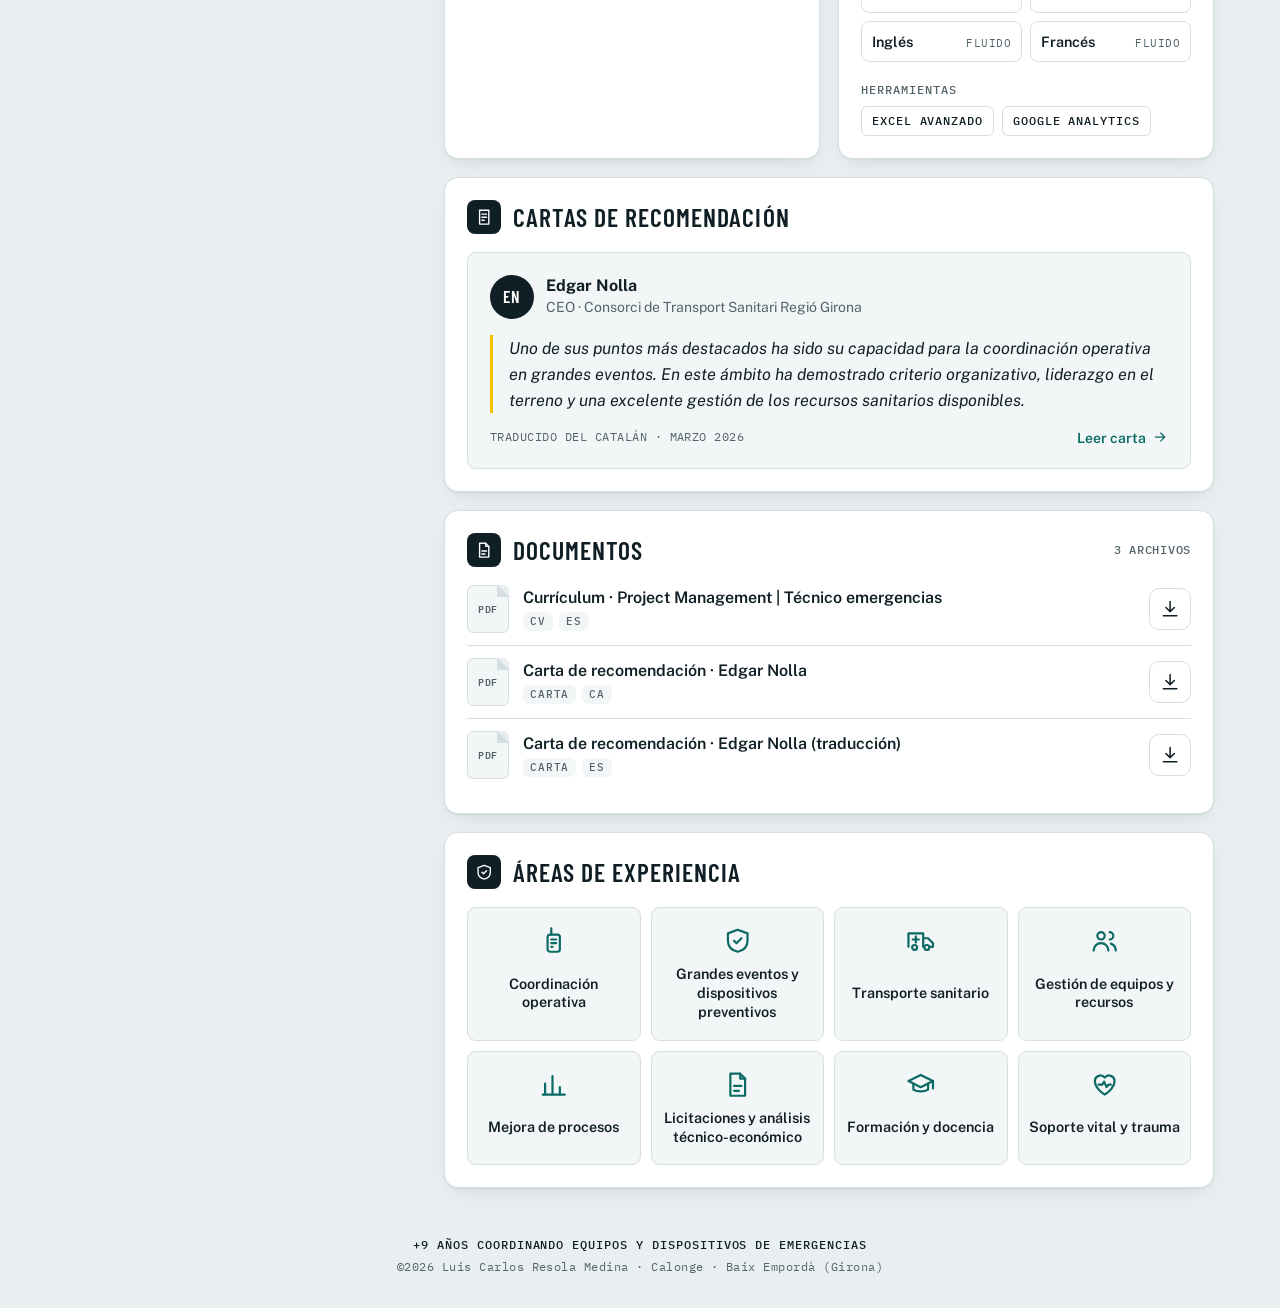
==== commit fa289b10: "Cómo trabajo, imagen para compartir y pulido - Nueva sección "Cómo trabajo" con cuatro principios nu" ====
--- a/index.html
+++ b/index.html
@@ -3,25 +3,46 @@
 <head>
   <meta charset="utf-8">
   <meta name="viewport" content="width=device-width, initial-scale=1, viewport-fit=cover">
-  <title>Luis Carlos Resola Medina · Portafolio</title>
-  <meta name="description" content="Portafolio profesional de Luis Carlos Resola Medina: currículum, experiencia en transporte sanitario y cartas de recomendación.">
+  <title>Luis Carlos Resola Medina | Project Management y emergencias sanitarias · Girona</title>
+  <meta name="description" content="Project Management, Técnico en Emergencias Sanitarias e instructor SVB/DESA en Girona. Coordinación de dispositivos en el Circuit de Catalunya, AENA y Girona FC.">
 
   <!-- Icono de la pestaña -->
   <link rel="icon" type="image/svg+xml" href="assets/favicon.svg">
   <link rel="apple-touch-icon" href="assets/foto.jpg">
 
-  <!-- Vista previa al compartir el enlace (LinkedIn, WhatsApp...)
-       PENDIENTE al publicar: cambia las dos líneas marcadas con ★ por la dirección
-       completa de tu web, p. ej. https://luiscarlos.netlify.app/assets/foto.jpg
-       (LinkedIn y WhatsApp solo muestran la foto si la dirección es completa). -->
+  <!-- Vista previa al compartir el enlace (LinkedIn, WhatsApp...).
+       Las direcciones deben ser completas (https://...) o LinkedIn no muestra la imagen.
+       La imagen se genera desde _herramientas/og-imagen.html -->
   <meta property="og:type" content="profile">
   <meta property="og:locale" content="es_ES">
-  <meta property="og:title" content="Luis Carlos Resola Medina · Portafolio">
-  <meta property="og:description" content="Project Management | Técnico en emergencias sanitarias. Currículum, experiencia y cartas de recomendación.">
-  <meta property="og:image" content="https://luiscresola.github.io/portafolio/assets/foto.jpg"> <!-- ★ -->
-  <meta property="og:url" content="https://luiscresola.github.io/portafolio/"> <!-- ★ -->
+  <meta property="og:site_name" content="Luis Carlos Resola Medina">
+  <meta property="og:title" content="Luis Carlos Resola Medina | Project Management y emergencias sanitarias">
+  <meta property="og:description" content="Project Management, Técnico en Emergencias Sanitarias e instructor SVB/DESA en Girona. Coordinación de dispositivos en el Circuit de Catalunya, AENA y Girona FC.">
+  <meta property="og:url" content="https://luiscresola.github.io/portafolio/">
+  <meta property="og:image" content="https://luiscresola.github.io/portafolio/assets/og-imagen.jpg">
+  <meta property="og:image:type" content="image/jpeg">
+  <meta property="og:image:width" content="1200">
+  <meta property="og:image:height" content="630">
+  <meta property="og:image:alt" content="Luis Carlos Resola Medina · Project Management, Técnico en Emergencias Sanitarias e Instructor SVB/DESA">
+  <meta name="twitter:card" content="summary_large_image">
+  <meta name="twitter:image" content="https://luiscresola.github.io/portafolio/assets/og-imagen.jpg">
   <link rel="canonical" href="https://luiscresola.github.io/portafolio/">
-  <meta name="twitter:card" content="summary">
+
+  <!-- Ficha para buscadores (Google). Si cambias el titular o la empresa, actualízalo aquí también. -->
+  <script type="application/ld+json">
+  {
+    "@context": "https://schema.org",
+    "@type": "Person",
+    "name": "Luis Carlos Resola Medina",
+    "jobTitle": "Project Management · Técnico en Emergencias Sanitarias · Instructor SVB/DESA",
+    "url": "https://luiscresola.github.io/portafolio/",
+    "image": "https://luiscresola.github.io/portafolio/assets/foto.jpg",
+    "sameAs": ["https://www.linkedin.com/in/luis-carlos-resola-medina-869220378"],
+    "worksFor": { "@type": "Organization", "name": "Falck Servicios Sanitarios" },
+    "address": { "@type": "PostalAddress", "addressLocality": "Calonge", "addressRegion": "Girona", "addressCountry": "ES" },
+    "knowsLanguage": ["es", "ca", "en", "fr"]
+  }
+  </script>
 
   <!-- Aplica el tema elegido (claro/oscuro) antes de pintar, para que no parpadee -->
   <script>try{var t=localStorage.getItem("tema");if(t==="dark"||t==="light")document.documentElement.setAttribute("data-theme",t)}catch(e){}</script>
@@ -60,6 +81,9 @@
       <symbol id="i-maletin" viewBox="0 0 24 24"><rect x="3" y="7" width="18" height="13" rx="2"/><path d="M9 7V4h6v3M3 12h18"/></symbol>
       <symbol id="i-carta" viewBox="0 0 24 24"><path d="M6 3h12v18H6z"/><path d="M9 8h6M9 12h6M9 16h3"/></symbol>
       <symbol id="i-avion" viewBox="0 0 24 24"><path d="M12 2c.8 0 1.5.7 1.5 1.5V9l7.5 4.5V16l-7.5-2.2V19l2.5 2v1.5L12 21.5l-4 1V21l2.5-2v-5.2L3 16v-2.5L10.5 9V3.5C10.5 2.7 11.2 2 12 2z"/></symbol>
+      <symbol id="i-ciclo" viewBox="0 0 24 24"><path d="M20 12a8 8 0 0 1-14.3 4.9M4 12A8 8 0 0 1 18.3 7.1"/><path d="M18.5 3v4.3h-4.3M5.5 21v-4.3h4.3"/></symbol>
+      <symbol id="i-ruta" viewBox="0 0 24 24"><circle cx="6" cy="19" r="2"/><circle cx="18" cy="5" r="2"/><path d="M8 19h7.5a3.5 3.5 0 0 0 0-7h-7a3.5 3.5 0 0 1 0-7H16"/></symbol>
+      <symbol id="i-registro" viewBox="0 0 24 24"><rect x="5" y="4" width="14" height="17" rx="2"/><path d="M9 3h6v3H9z"/><path d="m9 12 2 2 4-4M9 17h6"/></symbol>
       <symbol id="i-luna" viewBox="0 0 24 24"><path d="M20 14.5A8 8 0 0 1 9.5 4a8 8 0 1 0 10.5 10.5z"/></symbol>
       <symbol id="i-sol" viewBox="0 0 24 24"><circle cx="12" cy="12" r="4"/><path d="M12 2v2M12 20v2M4.9 4.9l1.4 1.4M17.7 17.7l1.4 1.4M2 12h2M20 12h2M4.9 19.1l1.4-1.4M17.7 6.3l1.4-1.4"/></symbol>
     </defs>
@@ -137,6 +161,15 @@
         <ul class="proyectos" data-proyectos></ul>
       </section>
 
+      <!-- ===== Cómo trabajo ===== -->
+      <section class="tarjeta seccion" id="metodo" aria-labelledby="t-metodo">
+        <header class="seccion__cab">
+          <span class="seccion__ico"><svg class="i"><use href="#i-ciclo"/></svg></span>
+          <h2 id="t-metodo">Cómo trabajo</h2>
+        </header>
+        <ol class="metodo" data-metodo></ol>
+      </section>
+
       <div class="fila">
         <!-- ===== Disponibilidad ===== -->
         <section class="tarjeta seccion dispo" id="contacto" aria-labelledby="t-disp">
@@ -209,7 +242,8 @@
   </main>
 
   <footer class="pie">
-    <p>© <span data-anio></span> <span data-nombre-completo>Luis Carlos</span> · <span data-ubicacion-corta></span></p>
+    <p class="pie__lema" data-pie-lema></p>
+    <p>©<span data-anio></span> <span data-nombre-completo>Luis Carlos</span> · <span data-ubicacion-corta></span></p>
   </footer>
   <!-- BUILD:BODY-END -->
 
--- a/estilos.css
+++ b/estilos.css
@@ -136,6 +136,9 @@
 .nav a:hover { background: var(--superficie-2); }
 .nav .nav__cta { background: var(--tinta); color: var(--superficie); margin-left: 6px; }
 .nav .nav__cta:hover { background: var(--tinta); opacity: .88; }
+/* sección que se está viendo */
+.nav a.activo { background: var(--superficie-2); box-shadow: inset 0 -2px 0 var(--senal); }
+.nav .nav__cta.activo { background: var(--tinta); box-shadow: inset 0 -3px 0 var(--senal); }
 
 .menu-btn {
   display: none; margin-left: auto; width: 42px; height: 42px; border-radius: 10px;
@@ -168,6 +171,24 @@
   .nav.abierto { opacity: 1; transform: none; pointer-events: auto; visibility: visible; }
   .nav a { padding: 11px 12px; font-size: var(--t-m); }
   .nav .nav__cta { margin: 6px 0 0; text-align: center; }
+  .nav a.activo, .nav .nav__cta.activo { box-shadow: inset 3px 0 0 var(--senal); }
+}
+
+/* Cabecera con el menú plegado: el subtítulo puede ocupar dos líneas */
+@media (max-width: 860px) and (min-width: 561px) {
+  .marca__sub { white-space: normal; text-wrap: balance; }
+}
+/* Móvil: solo el nombre, en una o dos líneas.
+   El titular completo se lee justo debajo, en la ficha personal. */
+@media (max-width: 560px) {
+  .cabecera__in { gap: 10px; }
+  .marca { gap: 10px; }
+  .marca__mono { width: 36px; height: 36px; font-size: 1.1rem; }
+  .marca__nombre {
+    white-space: normal; text-wrap: balance;
+    font-size: 1.05rem; line-height: 1.1; letter-spacing: .08em;
+  }
+  .marca__sub { display: none; }
 }
 
 /* ---------- Estructura ---------- */
@@ -316,6 +337,32 @@
   font-size: var(--t-s); color: var(--tinta-suave);
 }
 .proyecto__num { font: 700 1.9rem/1 var(--f-display); color: var(--tinta); }
+
+/* ---------- Cómo trabajo ---------- */
+.metodo { display: grid; grid-template-columns: repeat(2, minmax(0, 1fr)); gap: 12px; }
+@media (max-width: 680px) { .metodo { grid-template-columns: minmax(0, 1fr); } }
+.metodo__item {
+  display: grid; gap: 10px; align-content: start; min-width: 0;
+  padding: 18px; border-radius: var(--r-peq);
+  background: var(--superficie-2); border: 1px solid var(--linea);
+}
+.metodo__cab { display: flex; align-items: center; justify-content: space-between; gap: 12px; }
+.metodo__ico {
+  display: grid; place-items: center; width: 40px; height: 40px; flex: none;
+  border-radius: 10px; font-size: 1.2rem; color: var(--petroleo);
+  background: color-mix(in srgb, var(--petroleo) 13%, var(--superficie));
+  border: 1px solid color-mix(in srgb, var(--petroleo) 28%, transparent);
+}
+.metodo__num {
+  font: 500 var(--t-xs)/1 var(--f-mono); letter-spacing: .1em; color: var(--tinta-suave);
+  font-variant-numeric: tabular-nums;
+}
+.metodo__tit { font: 700 1.25rem/1.15 var(--f-display); letter-spacing: .02em; text-transform: uppercase; }
+.metodo__txt { color: var(--tinta-suave); font-size: .93rem; }
+.metodo__lema {
+  margin-top: 2px; padding-left: 12px; border-left: 3px solid var(--senal);
+  font-style: italic; font-weight: 600; font-size: .92rem; line-height: 1.45; color: var(--tinta);
+}
 
 /* ---------- Experiencia ---------- */
 .linea { display: grid; gap: 0; position: relative; }
@@ -509,6 +556,10 @@
   padding-left: max(16px, env(safe-area-inset-left, 0px));
   padding-right: max(16px, env(safe-area-inset-right, 0px));
 }
+.pie__lema {
+  margin-bottom: 4px; color: var(--tinta); font-weight: 500;
+  text-transform: uppercase; letter-spacing: .08em;
+}
 
 /* ---------- Movimiento reducido ---------- */
 @media (prefers-reduced-motion: reduce) {
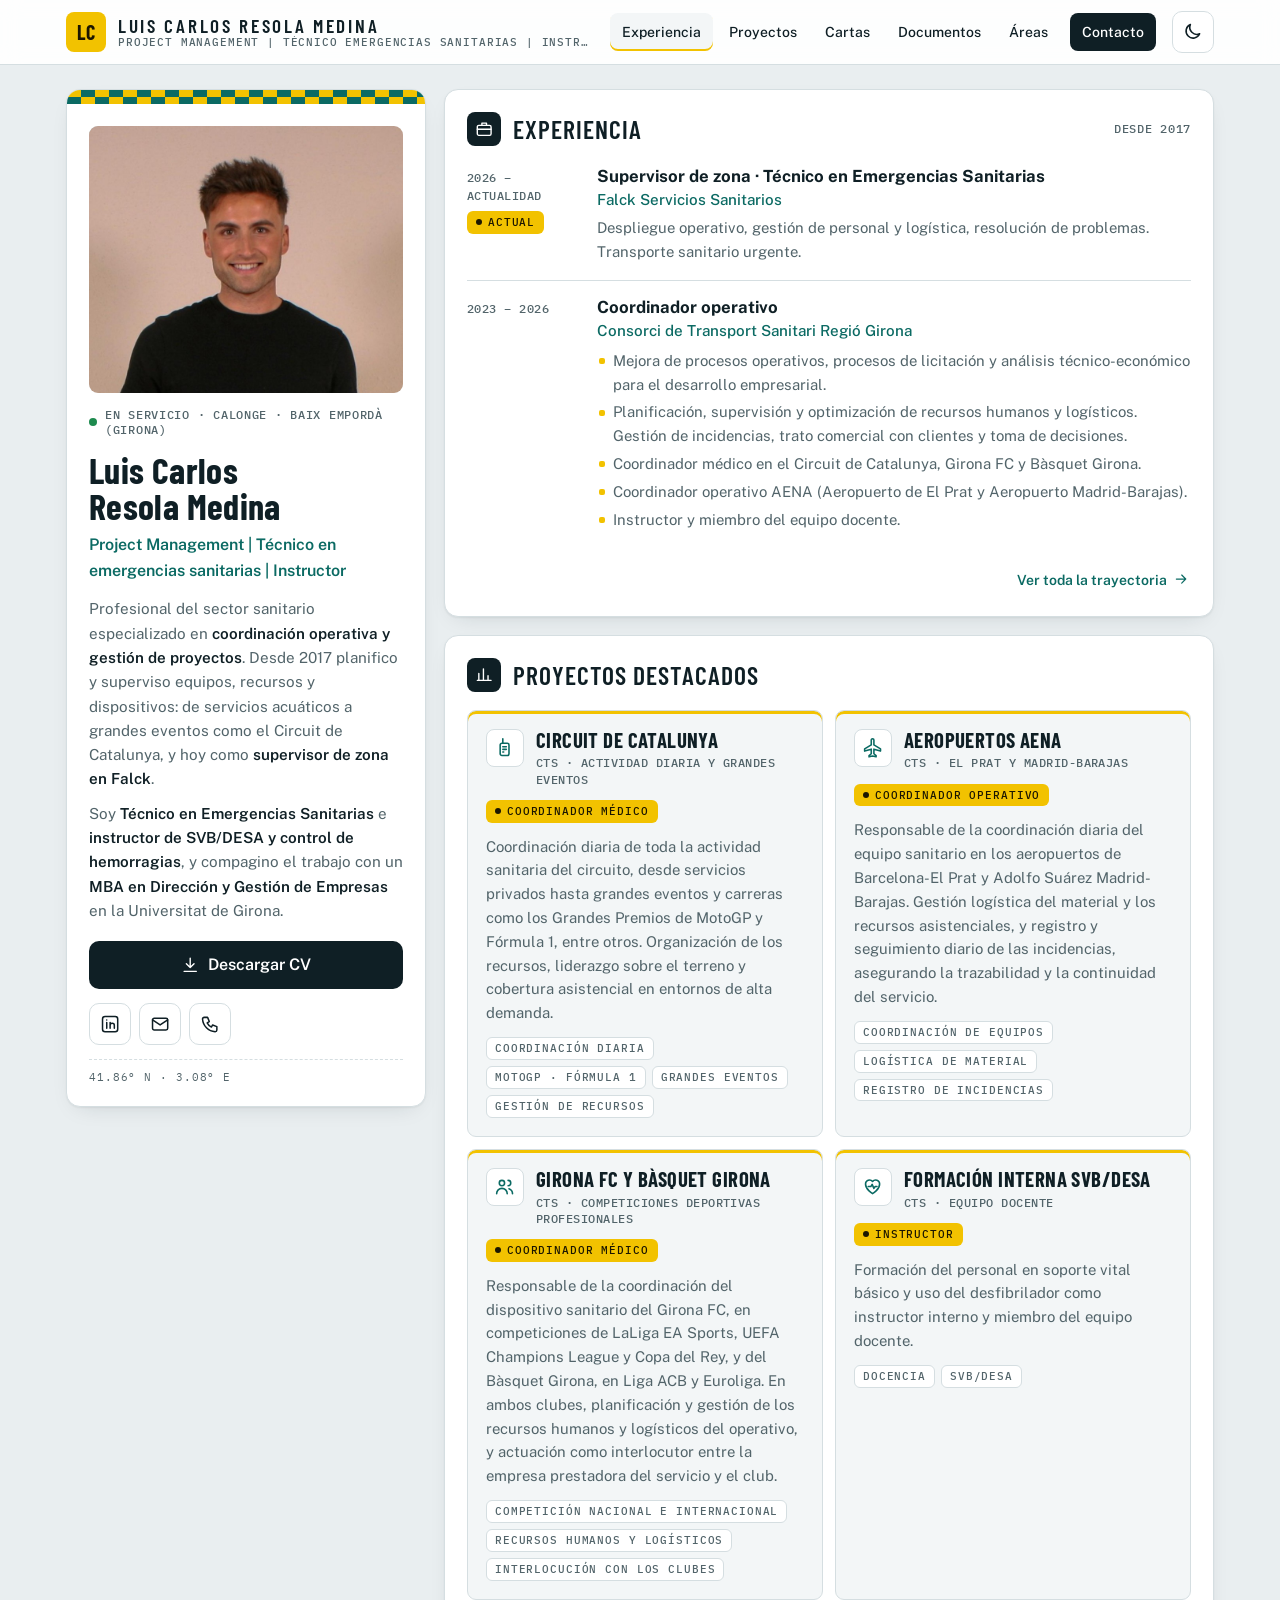
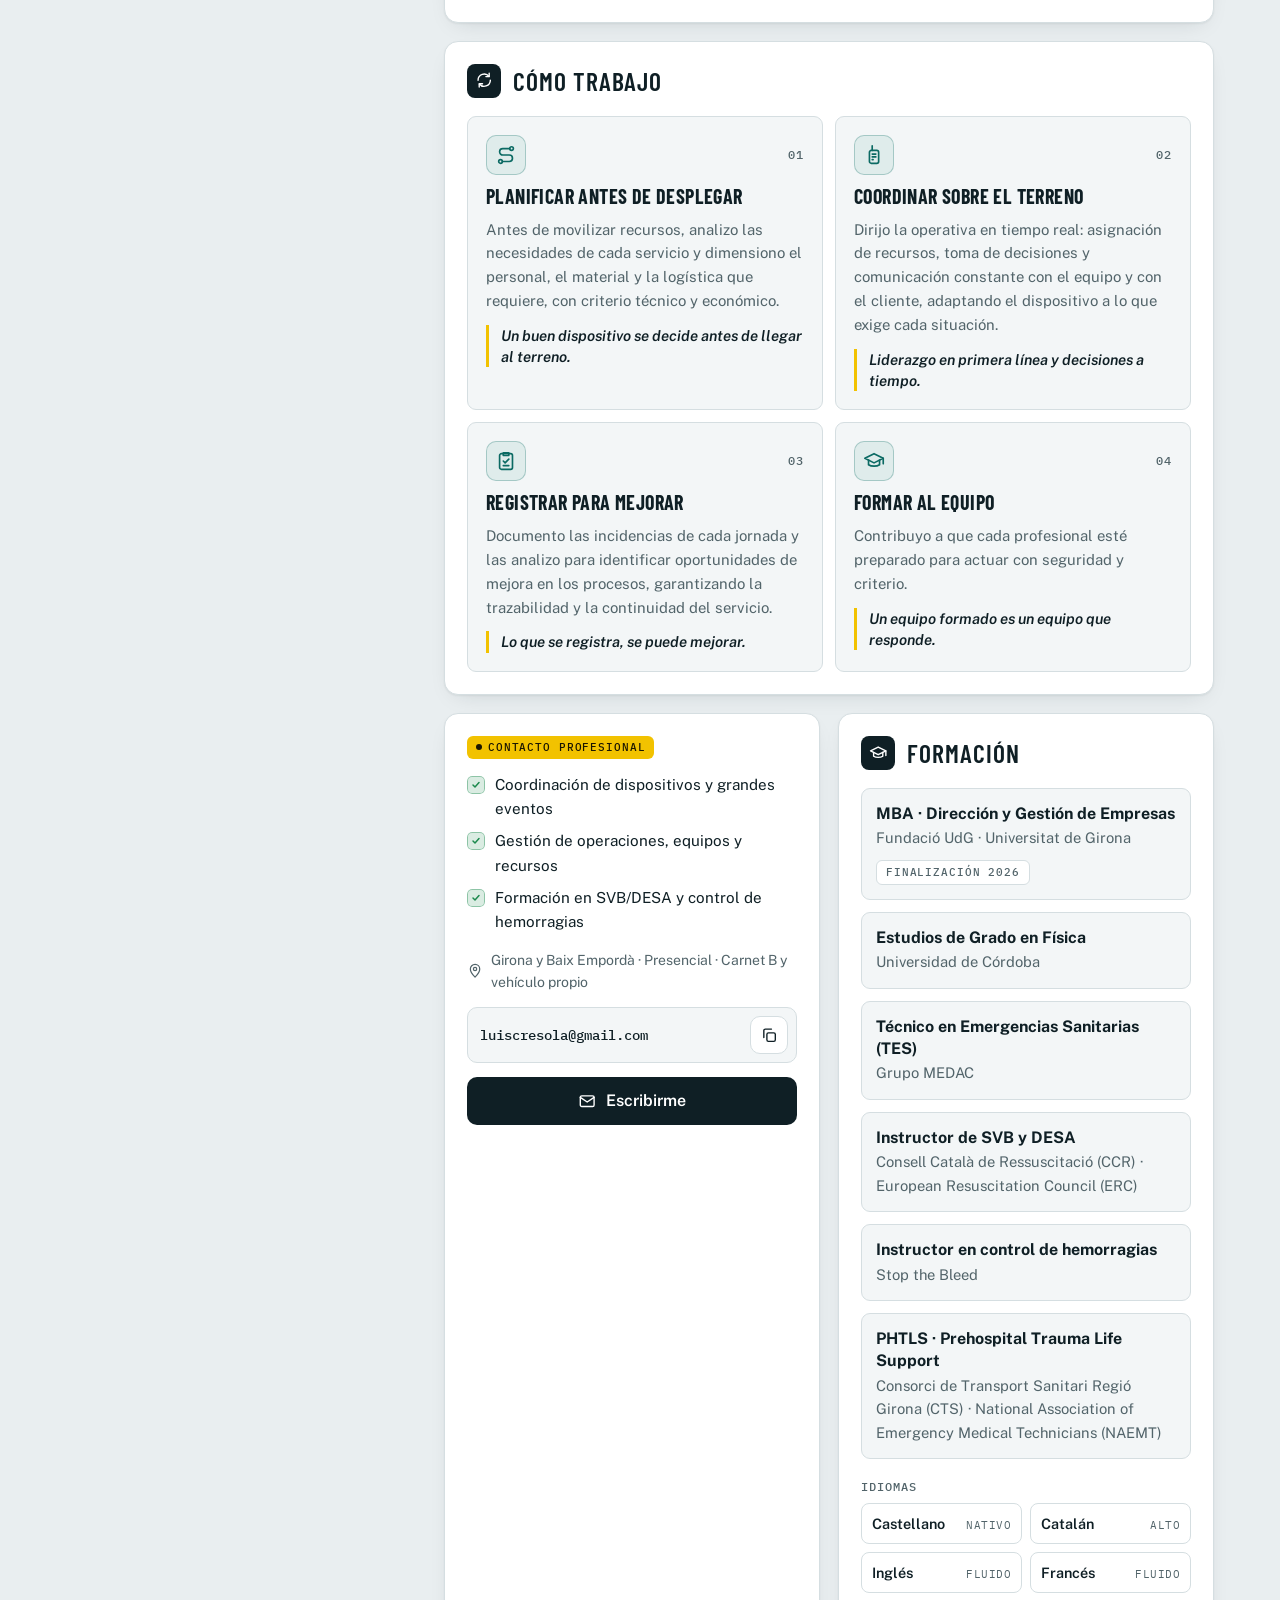
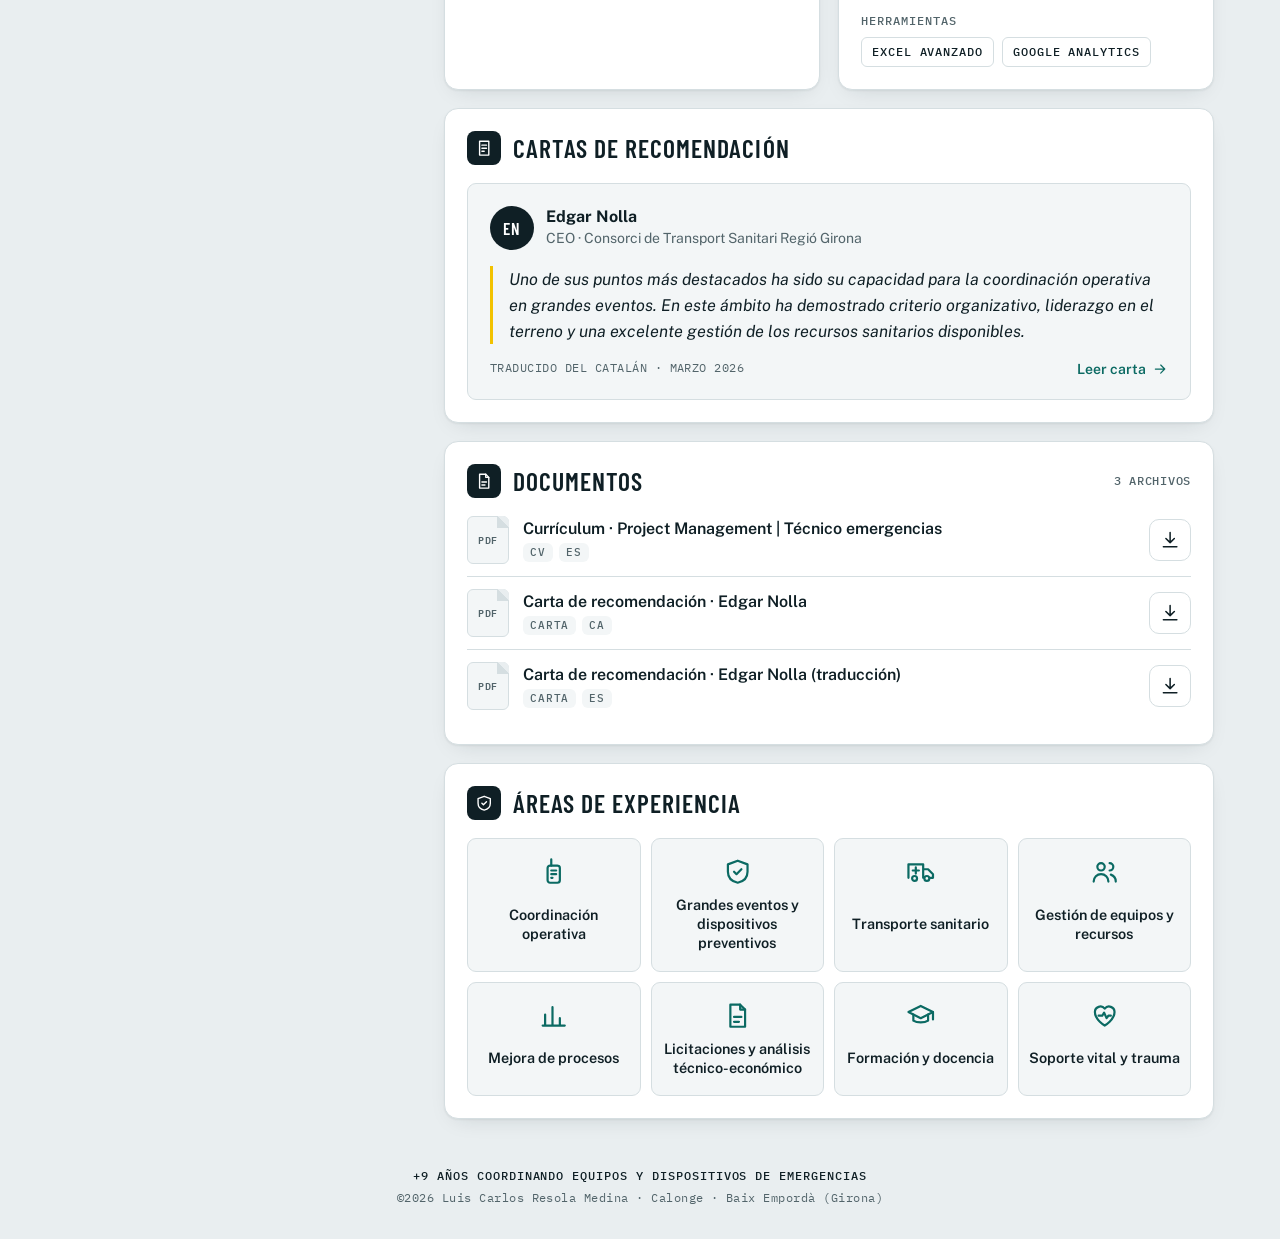
==== commit 6ba6ee37: "Versionar estilos y scripts para evitar copias antiguas en caché index.html carga estilos.css, conte" ====
--- a/index.html
+++ b/index.html
@@ -50,7 +50,9 @@
   <link rel="preconnect" href="https://fonts.googleapis.com">
   <link rel="preconnect" href="https://fonts.gstatic.com" crossorigin>
   <link rel="stylesheet" href="https://fonts.googleapis.com/css2?family=Barlow+Condensed:wght@500;600;700&family=IBM+Plex+Mono:wght@400;500&family=Public+Sans:ital,wght@0,400;0,500;0,600;0,700;1,400&display=swap">
-  <link rel="stylesheet" href="estilos.css">
+  <!-- El número "v" de estilos y scripts se cambia en cada publicación,
+       para que los navegadores descarguen la versión nueva y no usen copias antiguas. -->
+  <link rel="stylesheet" href="estilos.css?v=20261103185812">
 </head>
 <body>
   <!-- BUILD:BODY-START -->
@@ -247,7 +249,7 @@
   </footer>
   <!-- BUILD:BODY-END -->
 
-  <script src="contenido.js"></script>
-  <script src="main.js"></script>
+  <script src="contenido.js?v=20261103185812"></script>
+  <script src="main.js?v=20261103185812"></script>
 </body>
 </html>
